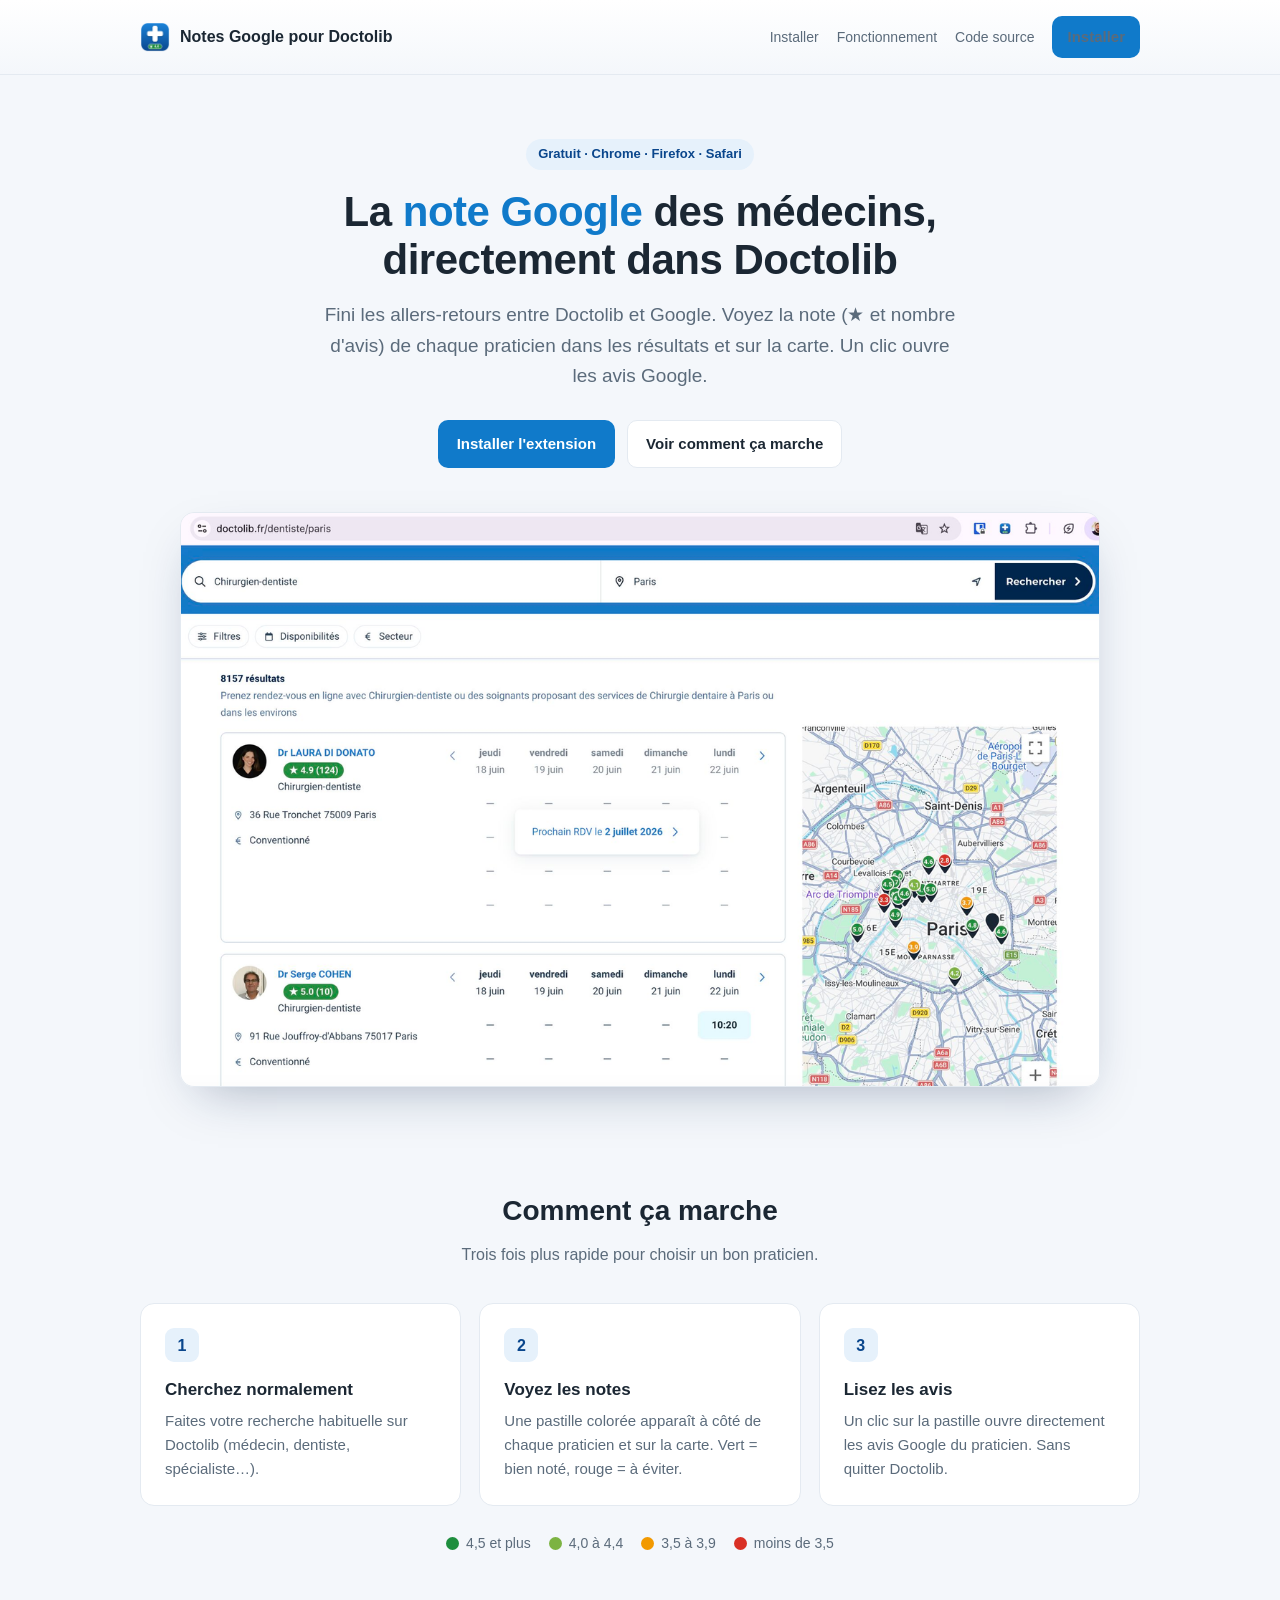
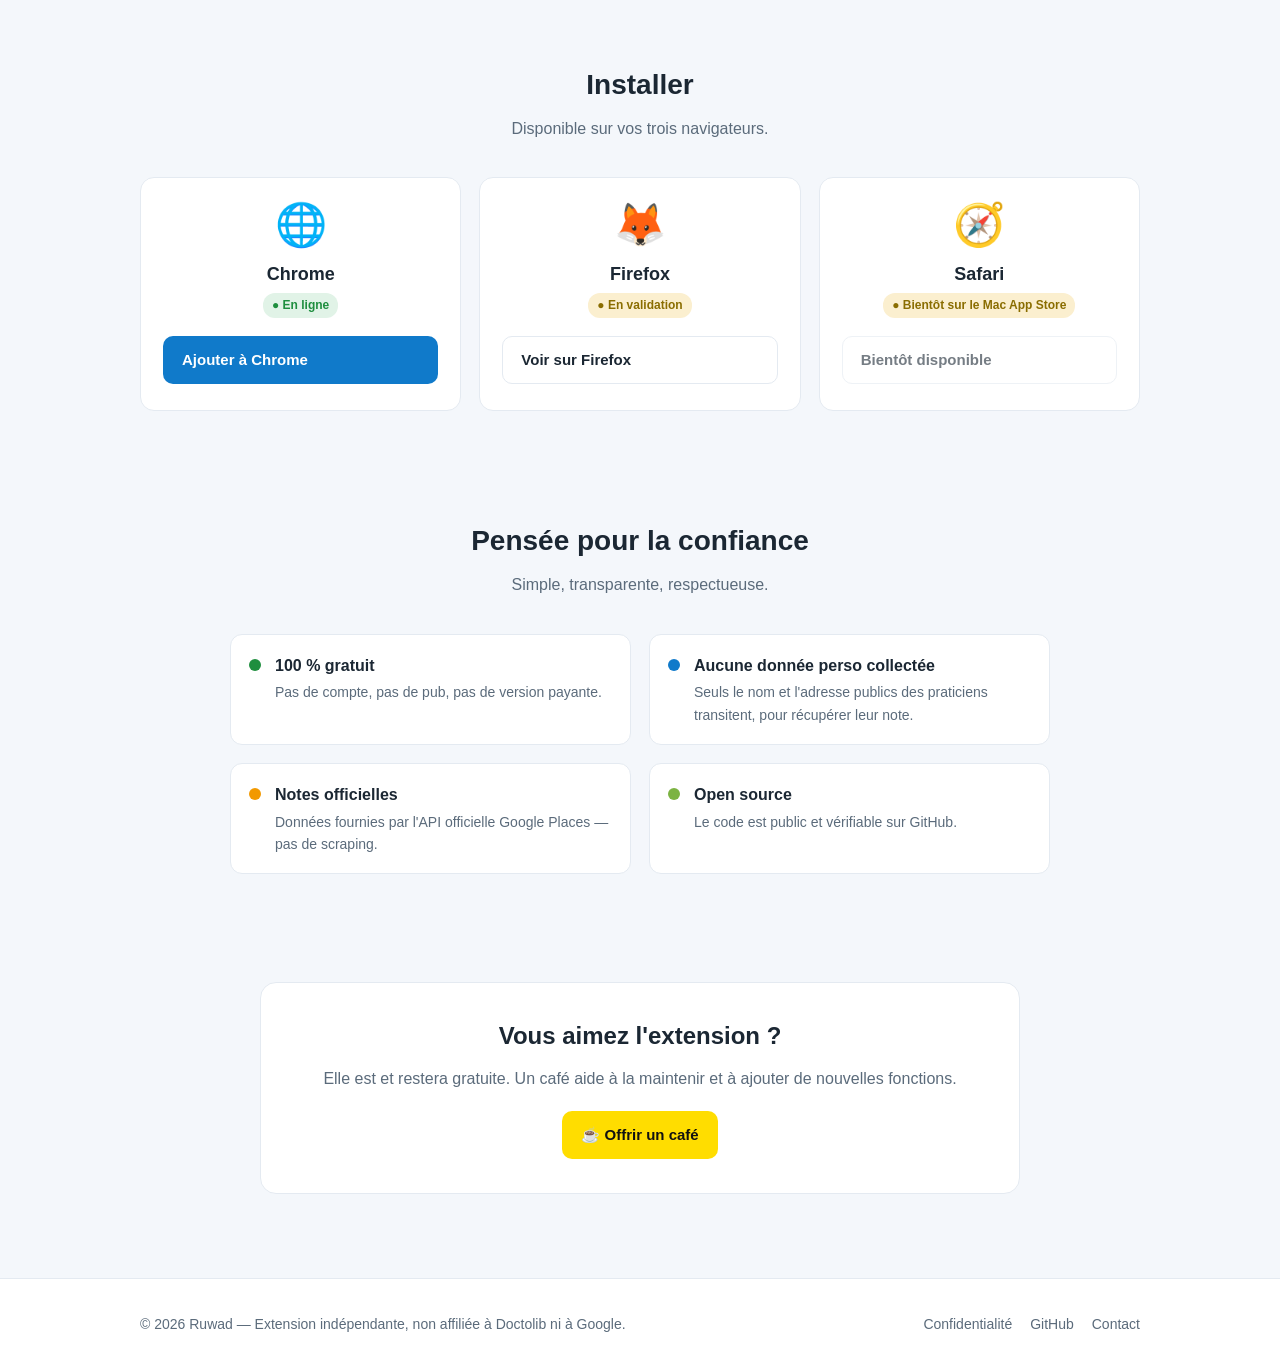
==== docs/index.html @ 37014f83 "Landing page (docs/) + domaine custom notes-google-pour-doctolib.com" ====
<!DOCTYPE html>
<html lang="fr">
<head>
<meta charset="UTF-8" />
<meta name="viewport" content="width=device-width, initial-scale=1" />
<title>Notes Google pour Doctolib — la note Google des médecins, directement dans Doctolib</title>
<meta name="description" content="Extension gratuite qui affiche la note Google des praticiens dans les résultats Doctolib, et sur la carte. Chrome, Firefox et Safari." />
<link rel="icon" href="icon.png" />
<meta property="og:title" content="Notes Google pour Doctolib" />
<meta property="og:description" content="La note Google des médecins, directement dans les résultats Doctolib. Gratuit." />
<meta property="og:image" content="screenshot.png" />
<meta property="og:type" content="website" />
<style>
  :root{
    --blue:#107ACA; --blue-d:#0A468C; --ink:#1B2733; --sub:#5B6B7B;
    --bg:#F4F7FB; --card:#fff; --line:#E4EAF1;
    --great:#1e8e3e; --ok:#f29900; --bad:#d93025;
  }
  *{box-sizing:border-box;margin:0;padding:0}
  body{font-family:-apple-system,"Segoe UI",Roboto,Helvetica,Arial,sans-serif;color:var(--ink);background:var(--bg);line-height:1.6;-webkit-font-smoothing:antialiased}
  a{color:var(--blue);text-decoration:none}
  .wrap{max-width:1040px;margin:0 auto;padding:0 20px}
  .btn{display:inline-flex;align-items:center;gap:8px;padding:11px 18px;border-radius:10px;font-weight:600;font-size:15px;border:1px solid transparent;cursor:pointer}
  .btn-primary{background:var(--blue);color:#fff}
  .btn-primary:hover{background:var(--blue-d)}
  .btn-ghost{background:#fff;color:var(--ink);border-color:var(--line)}
  .btn-ghost:hover{border-color:#c8d3e0}

  header{background:linear-gradient(180deg,#fff, var(--bg));border-bottom:1px solid var(--line)}
  .nav{display:flex;align-items:center;justify-content:space-between;padding:16px 20px;max-width:1040px;margin:0 auto}
  .brand{display:flex;align-items:center;gap:10px;font-weight:700}
  .brand img{width:30px;height:30px;border-radius:7px}
  .nav-links{display:flex;gap:18px;align-items:center;font-size:14px}
  .nav-links a{color:var(--sub)}

  .hero{text-align:center;padding:64px 0 40px}
  .pill{display:inline-block;background:#E6F1FB;color:var(--blue-d);font-size:13px;font-weight:600;padding:5px 12px;border-radius:20px;margin-bottom:18px}
  h1{font-size:42px;line-height:1.15;letter-spacing:-.5px;margin-bottom:16px}
  h1 .hl{color:var(--blue)}
  .lead{font-size:19px;color:var(--sub);max-width:640px;margin:0 auto 28px}
  .cta-row{display:flex;gap:12px;justify-content:center;flex-wrap:wrap}
  .shot{margin:44px auto 0;max-width:920px}
  .shot img{width:100%;border-radius:14px;border:1px solid var(--line);box-shadow:0 20px 50px -20px rgba(16,40,80,.35)}

  section{padding:54px 0}
  .sec-title{text-align:center;font-size:28px;margin-bottom:8px}
  .sec-sub{text-align:center;color:var(--sub);margin-bottom:36px}

  .steps{display:grid;grid-template-columns:repeat(3,1fr);gap:18px}
  .step{background:var(--card);border:1px solid var(--line);border-radius:14px;padding:24px}
  .step .n{width:34px;height:34px;border-radius:9px;background:#E6F1FB;color:var(--blue-d);font-weight:700;display:flex;align-items:center;justify-content:center;margin-bottom:14px}
  .step h3{font-size:17px;margin-bottom:6px}
  .step p{color:var(--sub);font-size:15px}

  .browsers{display:grid;grid-template-columns:repeat(3,1fr);gap:18px}
  .bcard{background:var(--card);border:1px solid var(--line);border-radius:14px;padding:26px 22px;text-align:center;display:flex;flex-direction:column;align-items:center}
  .bcard .logo{font-size:42px;line-height:1;margin-bottom:14px}
  .bcard h3{font-size:18px;margin-bottom:4px}
  .bcard .status{font-size:13px;color:var(--sub);margin-bottom:18px}
  .bcard .btn{width:100%}
  .badge-live{display:inline-block;font-size:12px;font-weight:600;color:var(--great);background:#E1F3E7;padding:3px 9px;border-radius:12px}
  .badge-soon{display:inline-block;font-size:12px;font-weight:600;color:#8a6d00;background:#FBEFCF;padding:3px 9px;border-radius:12px}

  .feats{display:grid;grid-template-columns:repeat(2,1fr);gap:18px;max-width:820px;margin:0 auto}
  .feat{display:flex;gap:14px;background:var(--card);border:1px solid var(--line);border-radius:12px;padding:18px}
  .feat .dot{flex:0 0 auto;width:12px;height:12px;border-radius:50%;margin-top:6px}
  .feat h3{font-size:16px;margin-bottom:3px}
  .feat p{color:var(--sub);font-size:14px}

  .legend{display:flex;gap:18px;justify-content:center;flex-wrap:wrap;margin-top:26px;font-size:14px;color:var(--sub)}
  .legend span{display:inline-flex;align-items:center;gap:7px}
  .sw{width:13px;height:13px;border-radius:50%}

  .privacy{background:#fff;border:1px solid var(--line);border-radius:16px;padding:34px;max-width:760px;margin:0 auto;text-align:center}
  .privacy h2{font-size:24px;margin-bottom:10px}
  .privacy p{color:var(--sub)}

  footer{border-top:1px solid var(--line);background:#fff;padding:34px 0;margin-top:30px}
  .foot{display:flex;justify-content:space-between;align-items:center;flex-wrap:wrap;gap:14px;color:var(--sub);font-size:14px}
  .foot a{color:var(--sub)}
  .foot-links{display:flex;gap:18px;flex-wrap:wrap}

  @media(max-width:760px){
    h1{font-size:32px}
    .steps,.browsers,.feats{grid-template-columns:1fr}
    .nav-links{display:none}
  }
</style>
</head>
<body>

<header>
  <div class="nav">
    <div class="brand"><img src="icon.png" alt="" /> Notes Google pour Doctolib</div>
    <nav class="nav-links">
      <a href="#installer">Installer</a>
      <a href="#fonctionnement">Fonctionnement</a>
      <a href="https://github.com/abonur/notes-google-doctolib" target="_blank" rel="noopener">Code source</a>
      <a class="btn btn-primary" href="#installer" style="padding:8px 14px">Installer</a>
    </nav>
  </div>
</header>

<div class="wrap">

  <section class="hero">
    <span class="pill">Gratuit · Chrome · Firefox · Safari</span>
    <h1>La <span class="hl">note Google</span> des médecins,<br />directement dans Doctolib</h1>
    <p class="lead">Fini les allers-retours entre Doctolib et Google. Voyez la note (★ et nombre d'avis) de chaque praticien dans les résultats et sur la carte. Un clic ouvre les avis Google.</p>
    <div class="cta-row">
      <a class="btn btn-primary" href="#installer">Installer l'extension</a>
      <a class="btn btn-ghost" href="#fonctionnement">Voir comment ça marche</a>
    </div>
    <div class="shot"><img src="screenshot.png" alt="Notes Google affichées dans les résultats Doctolib et sur la carte" /></div>
  </section>

  <section id="fonctionnement">
    <h2 class="sec-title">Comment ça marche</h2>
    <p class="sec-sub">Trois fois plus rapide pour choisir un bon praticien.</p>
    <div class="steps">
      <div class="step"><div class="n">1</div><h3>Cherchez normalement</h3><p>Faites votre recherche habituelle sur Doctolib (médecin, dentiste, spécialiste…).</p></div>
      <div class="step"><div class="n">2</div><h3>Voyez les notes</h3><p>Une pastille colorée apparaît à côté de chaque praticien et sur la carte. Vert = bien noté, rouge = à éviter.</p></div>
      <div class="step"><div class="n">3</div><h3>Lisez les avis</h3><p>Un clic sur la pastille ouvre directement les avis Google du praticien. Sans quitter Doctolib.</p></div>
    </div>
    <div class="legend">
      <span><i class="sw" style="background:var(--great)"></i> 4,5 et plus</span>
      <span><i class="sw" style="background:#7cb342"></i> 4,0 à 4,4</span>
      <span><i class="sw" style="background:var(--ok)"></i> 3,5 à 3,9</span>
      <span><i class="sw" style="background:var(--bad)"></i> moins de 3,5</span>
    </div>
  </section>

  <section id="installer">
    <h2 class="sec-title">Installer</h2>
    <p class="sec-sub">Disponible sur vos trois navigateurs.</p>
    <div class="browsers">
      <div class="bcard">
        <div class="logo">🌐</div>
        <h3>Chrome</h3>
        <div class="status"><span class="badge-live">● En ligne</span></div>
        <a class="btn btn-primary" href="https://chromewebstore.google.com/detail/notes-google-pour-doctoli/jlkaeaclbjgpgiggddiikhdinhaaojcl" target="_blank" rel="noopener">Ajouter à Chrome</a>
      </div>
      <div class="bcard">
        <div class="logo">🦊</div>
        <h3>Firefox</h3>
        <div class="status"><span class="badge-soon">● En validation</span></div>
        <a class="btn btn-ghost" href="https://addons.mozilla.org/fr/firefox/addon/notes-google-pour-doctolib/" target="_blank" rel="noopener">Voir sur Firefox</a>
      </div>
      <div class="bcard">
        <div class="logo">🧭</div>
        <h3>Safari</h3>
        <div class="status"><span class="badge-soon">● Bientôt sur le Mac App Store</span></div>
        <a class="btn btn-ghost" href="#" onclick="return false" style="opacity:.6;cursor:default">Bientôt disponible</a>
      </div>
    </div>
  </section>

  <section>
    <h2 class="sec-title">Pensée pour la confiance</h2>
    <p class="sec-sub">Simple, transparente, respectueuse.</p>
    <div class="feats">
      <div class="feat"><i class="dot" style="background:var(--great)"></i><div><h3>100 % gratuit</h3><p>Pas de compte, pas de pub, pas de version payante.</p></div></div>
      <div class="feat"><i class="dot" style="background:var(--blue)"></i><div><h3>Aucune donnée perso collectée</h3><p>Seuls le nom et l'adresse publics des praticiens transitent, pour récupérer leur note.</p></div></div>
      <div class="feat"><i class="dot" style="background:var(--ok)"></i><div><h3>Notes officielles</h3><p>Données fournies par l'API officielle Google Places — pas de scraping.</p></div></div>
      <div class="feat"><i class="dot" style="background:#7cb342"></i><div><h3>Open source</h3><p>Le code est public et vérifiable sur GitHub.</p></div></div>
    </div>
  </section>

  <section>
    <div class="privacy">
      <h2>Vous aimez l'extension ?</h2>
      <p style="margin-bottom:20px">Elle est et restera gratuite. Un café aide à la maintenir et à ajouter de nouvelles fonctions.</p>
      <a class="btn btn-primary" href="https://buymeacoffee.com/abonur" target="_blank" rel="noopener" style="background:#ffdd00;color:#111">☕ Offrir un café</a>
    </div>
  </section>

</div>

<footer>
  <div class="wrap foot">
    <div>© 2026 Ruwad — Extension indépendante, non affiliée à Doctolib ni à Google.</div>
    <div class="foot-links">
      <a href="privacy-policy.html">Confidentialité</a>
      <a href="https://github.com/abonur/notes-google-doctolib" target="_blank" rel="noopener">GitHub</a>
      <a href="mailto:abonur@ruwad.io">Contact</a>
    </div>
  </div>
</footer>

</body>
</html>
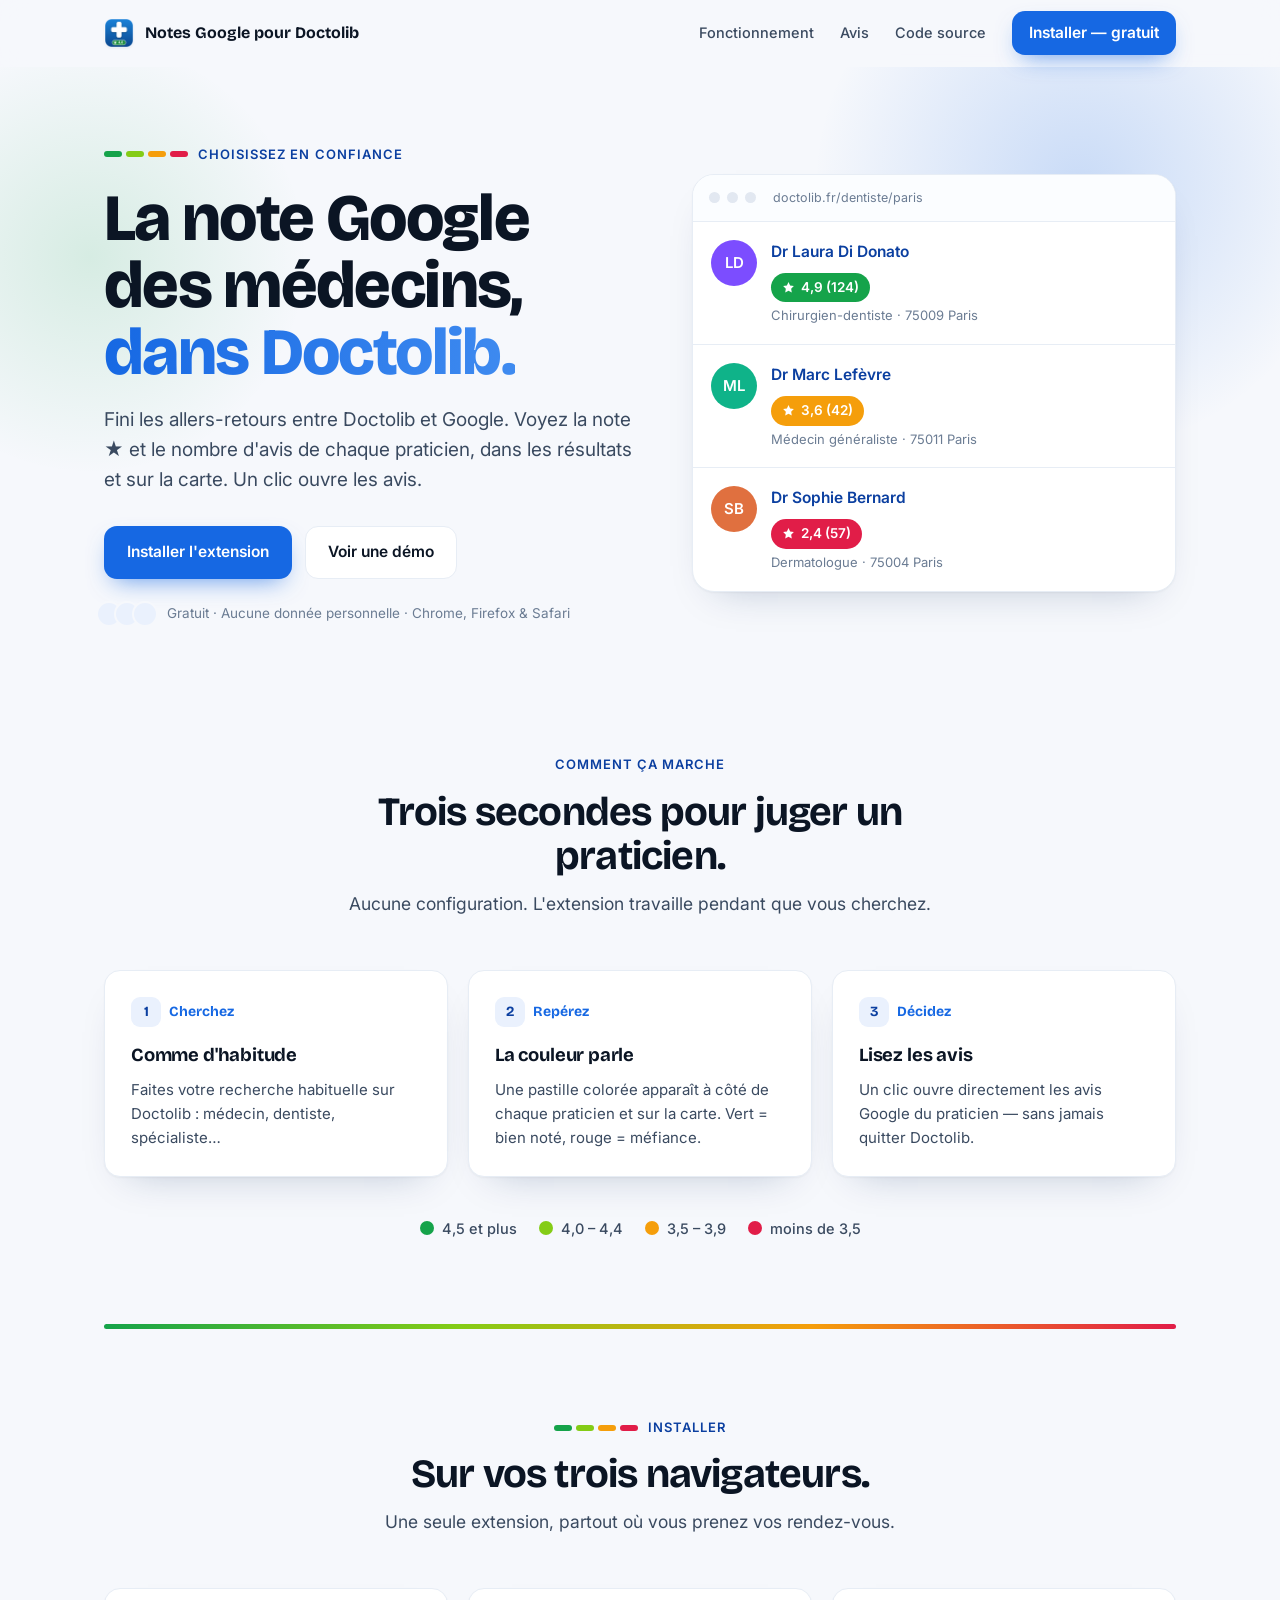
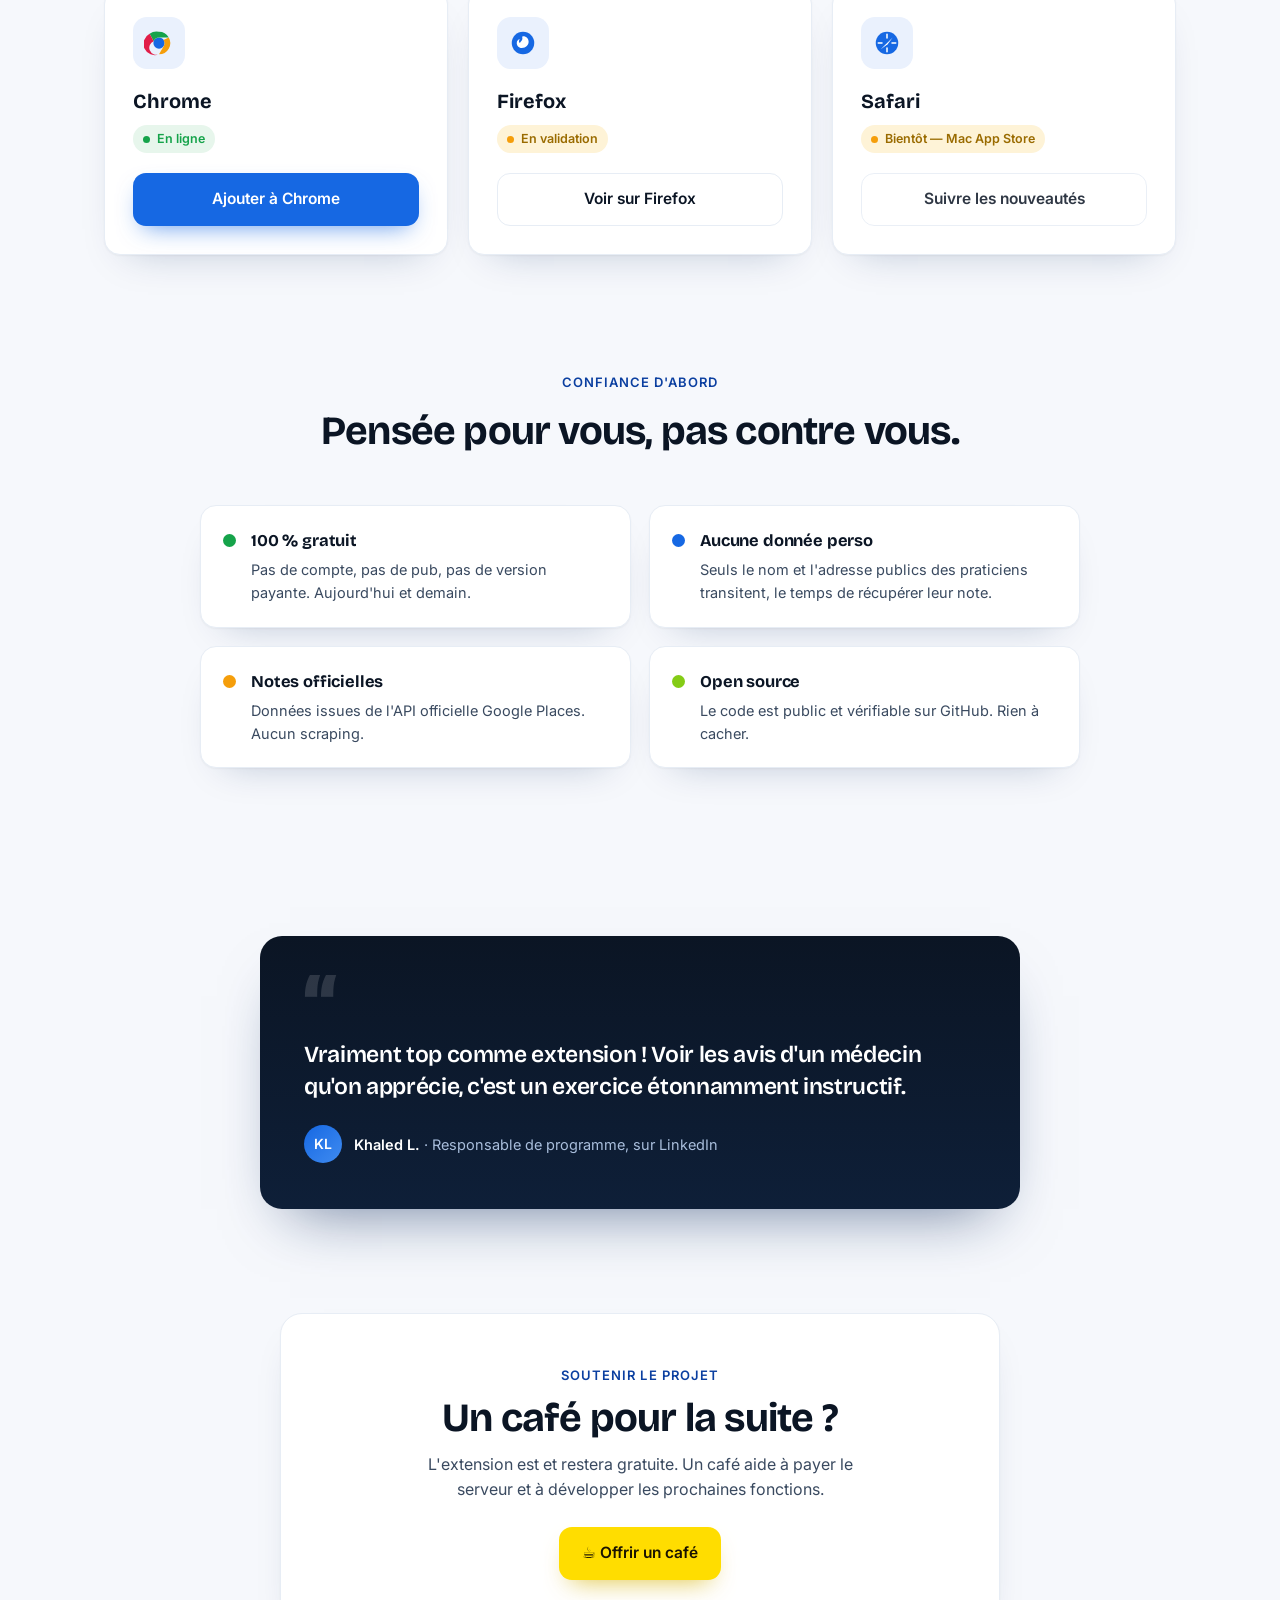
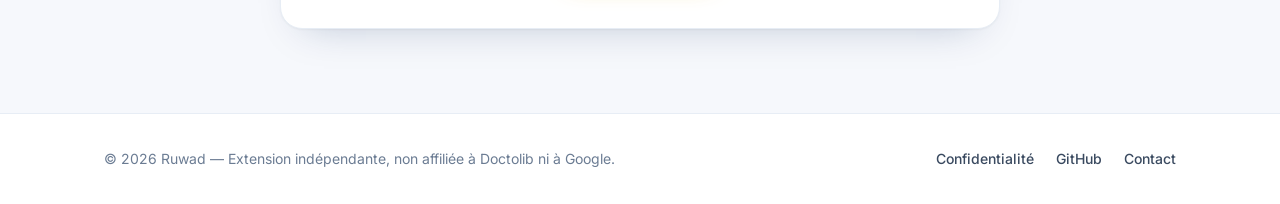
==== commit 87a75bca: "Refonte landing : design moderne (Bricolage Grotesque, palette signature notes, motion) + SEO comple" ====
--- a/docs/index.html
+++ b/docs/index.html
@@ -3,178 +3,336 @@
 <head>
 <meta charset="UTF-8" />
 <meta name="viewport" content="width=device-width, initial-scale=1" />
-<title>Notes Google pour Doctolib — la note Google des médecins, directement dans Doctolib</title>
-<meta name="description" content="Extension gratuite qui affiche la note Google des praticiens dans les résultats Doctolib, et sur la carte. Chrome, Firefox et Safari." />
+<title>Notes Google pour Doctolib — la note Google des médecins, dans Doctolib</title>
+<meta name="description" content="Extension gratuite qui affiche la note Google (★ et avis) de chaque praticien directement dans les résultats Doctolib et sur la carte. Chrome, Firefox, Safari." />
+<link rel="canonical" href="https://notes-google-pour-doctolib.com/" />
+<meta name="author" content="Ruwad" />
+<meta name="theme-color" content="#0B1524" />
 <link rel="icon" href="icon.png" />
+<link rel="apple-touch-icon" href="icon.png" />
+
+<meta property="og:type" content="website" />
+<meta property="og:url" content="https://notes-google-pour-doctolib.com/" />
 <meta property="og:title" content="Notes Google pour Doctolib" />
 <meta property="og:description" content="La note Google des médecins, directement dans les résultats Doctolib. Gratuit." />
-<meta property="og:image" content="screenshot.png" />
-<meta property="og:type" content="website" />
+<meta property="og:image" content="https://notes-google-pour-doctolib.com/og.png" />
+<meta property="og:image:width" content="1200" />
+<meta property="og:image:height" content="630" />
+<meta property="og:locale" content="fr_FR" />
+<meta name="twitter:card" content="summary_large_image" />
+<meta name="twitter:title" content="Notes Google pour Doctolib" />
+<meta name="twitter:description" content="Voyez la note Google de chaque médecin sans quitter Doctolib. Gratuit." />
+<meta name="twitter:image" content="https://notes-google-pour-doctolib.com/og.png" />
+
+<link rel="preconnect" href="https://fonts.googleapis.com" />
+<link rel="preconnect" href="https://fonts.gstatic.com" crossorigin />
+<link href="https://fonts.googleapis.com/css2?family=Bricolage+Grotesque:opsz,wght@12..96,600;12..96,700;12..96,800&family=Inter:wght@400;450;500;600&display=swap" rel="stylesheet" />
+
+<script type="application/ld+json">
+{
+  "@context":"https://schema.org",
+  "@type":"SoftwareApplication",
+  "name":"Notes Google pour Doctolib",
+  "operatingSystem":"Chrome, Firefox, Safari",
+  "applicationCategory":"BrowserApplication",
+  "description":"Affiche la note Google des praticiens directement dans les résultats de recherche Doctolib, et sur la carte.",
+  "url":"https://notes-google-pour-doctolib.com/",
+  "image":"https://notes-google-pour-doctolib.com/og.png",
+  "author":{"@type":"Organization","name":"Ruwad","url":"https://ruwad.io"},
+  "offers":{"@type":"Offer","price":"0","priceCurrency":"EUR"},
+  "inLanguage":"fr"
+}
+</script>
+
 <style>
   :root{
-    --blue:#107ACA; --blue-d:#0A468C; --ink:#1B2733; --sub:#5B6B7B;
-    --bg:#F4F7FB; --card:#fff; --line:#E4EAF1;
-    --great:#1e8e3e; --ok:#f29900; --bad:#d93025;
+    --ink:#0B1524; --ink-soft:#3A4A60; --muted:#6B7C93;
+    --canvas:#F6F8FC; --surface:#FFFFFF; --line:#E7EDF5;
+    --brand:#1668E3; --brand-ink:#0B3FA0; --brand-tint:#EAF1FD;
+    --great:#15A34A; --good:#84CC16; --ok:#F59E0B; --bad:#E11D48;
+    --r:16px; --r-lg:22px;
+    --shadow:0 1px 2px rgba(11,21,36,.04), 0 18px 40px -24px rgba(11,40,90,.28);
+    --maxw:1120px;
+    --disp:"Bricolage Grotesque",-apple-system,system-ui,sans-serif;
+    --body:"Inter",-apple-system,system-ui,sans-serif;
   }
   *{box-sizing:border-box;margin:0;padding:0}
-  body{font-family:-apple-system,"Segoe UI",Roboto,Helvetica,Arial,sans-serif;color:var(--ink);background:var(--bg);line-height:1.6;-webkit-font-smoothing:antialiased}
-  a{color:var(--blue);text-decoration:none}
-  .wrap{max-width:1040px;margin:0 auto;padding:0 20px}
-  .btn{display:inline-flex;align-items:center;gap:8px;padding:11px 18px;border-radius:10px;font-weight:600;font-size:15px;border:1px solid transparent;cursor:pointer}
-  .btn-primary{background:var(--blue);color:#fff}
-  .btn-primary:hover{background:var(--blue-d)}
+  html{scroll-behavior:smooth}
+  body{font-family:var(--body);color:var(--ink);background:var(--canvas);line-height:1.6;-webkit-font-smoothing:antialiased;text-rendering:optimizeLegibility}
+  a{color:inherit;text-decoration:none}
+  .wrap{max-width:var(--maxw);margin:0 auto;padding:0 24px}
+  .eyebrow{display:inline-flex;align-items:center;gap:10px;font-family:var(--body);font-weight:600;font-size:13px;letter-spacing:.08em;text-transform:uppercase;color:var(--brand-ink)}
+  .scale{display:inline-flex;gap:4px}
+  .scale i{width:18px;height:6px;border-radius:3px;display:block}
+  .scale .s1{background:var(--great)} .scale .s2{background:var(--good)} .scale .s3{background:var(--ok)} .scale .s4{background:var(--bad)}
+
+  .btn{display:inline-flex;align-items:center;gap:9px;font-family:var(--body);font-weight:600;font-size:15.5px;padding:13px 22px;border-radius:13px;border:1px solid transparent;cursor:pointer;transition:transform .15s ease, box-shadow .2s ease, background .2s ease}
+  .btn-primary{background:var(--brand);color:#fff;box-shadow:0 10px 24px -10px rgba(22,104,227,.7)}
+  .btn-primary:hover{background:var(--brand-ink);transform:translateY(-1px)}
   .btn-ghost{background:#fff;color:var(--ink);border-color:var(--line)}
-  .btn-ghost:hover{border-color:#c8d3e0}
-
-  header{background:linear-gradient(180deg,#fff, var(--bg));border-bottom:1px solid var(--line)}
-  .nav{display:flex;align-items:center;justify-content:space-between;padding:16px 20px;max-width:1040px;margin:0 auto}
-  .brand{display:flex;align-items:center;gap:10px;font-weight:700}
-  .brand img{width:30px;height:30px;border-radius:7px}
-  .nav-links{display:flex;gap:18px;align-items:center;font-size:14px}
-  .nav-links a{color:var(--sub)}
-
-  .hero{text-align:center;padding:64px 0 40px}
-  .pill{display:inline-block;background:#E6F1FB;color:var(--blue-d);font-size:13px;font-weight:600;padding:5px 12px;border-radius:20px;margin-bottom:18px}
-  h1{font-size:42px;line-height:1.15;letter-spacing:-.5px;margin-bottom:16px}
-  h1 .hl{color:var(--blue)}
-  .lead{font-size:19px;color:var(--sub);max-width:640px;margin:0 auto 28px}
-  .cta-row{display:flex;gap:12px;justify-content:center;flex-wrap:wrap}
-  .shot{margin:44px auto 0;max-width:920px}
-  .shot img{width:100%;border-radius:14px;border:1px solid var(--line);box-shadow:0 20px 50px -20px rgba(16,40,80,.35)}
-
-  section{padding:54px 0}
-  .sec-title{text-align:center;font-size:28px;margin-bottom:8px}
-  .sec-sub{text-align:center;color:var(--sub);margin-bottom:36px}
-
-  .steps{display:grid;grid-template-columns:repeat(3,1fr);gap:18px}
-  .step{background:var(--card);border:1px solid var(--line);border-radius:14px;padding:24px}
-  .step .n{width:34px;height:34px;border-radius:9px;background:#E6F1FB;color:var(--blue-d);font-weight:700;display:flex;align-items:center;justify-content:center;margin-bottom:14px}
-  .step h3{font-size:17px;margin-bottom:6px}
-  .step p{color:var(--sub);font-size:15px}
-
-  .browsers{display:grid;grid-template-columns:repeat(3,1fr);gap:18px}
-  .bcard{background:var(--card);border:1px solid var(--line);border-radius:14px;padding:26px 22px;text-align:center;display:flex;flex-direction:column;align-items:center}
-  .bcard .logo{font-size:42px;line-height:1;margin-bottom:14px}
-  .bcard h3{font-size:18px;margin-bottom:4px}
-  .bcard .status{font-size:13px;color:var(--sub);margin-bottom:18px}
-  .bcard .btn{width:100%}
-  .badge-live{display:inline-block;font-size:12px;font-weight:600;color:var(--great);background:#E1F3E7;padding:3px 9px;border-radius:12px}
-  .badge-soon{display:inline-block;font-size:12px;font-weight:600;color:#8a6d00;background:#FBEFCF;padding:3px 9px;border-radius:12px}
-
-  .feats{display:grid;grid-template-columns:repeat(2,1fr);gap:18px;max-width:820px;margin:0 auto}
-  .feat{display:flex;gap:14px;background:var(--card);border:1px solid var(--line);border-radius:12px;padding:18px}
-  .feat .dot{flex:0 0 auto;width:12px;height:12px;border-radius:50%;margin-top:6px}
-  .feat h3{font-size:16px;margin-bottom:3px}
-  .feat p{color:var(--sub);font-size:14px}
-
-  .legend{display:flex;gap:18px;justify-content:center;flex-wrap:wrap;margin-top:26px;font-size:14px;color:var(--sub)}
-  .legend span{display:inline-flex;align-items:center;gap:7px}
-  .sw{width:13px;height:13px;border-radius:50%}
-
-  .privacy{background:#fff;border:1px solid var(--line);border-radius:16px;padding:34px;max-width:760px;margin:0 auto;text-align:center}
-  .privacy h2{font-size:24px;margin-bottom:10px}
-  .privacy p{color:var(--sub)}
-
-  footer{border-top:1px solid var(--line);background:#fff;padding:34px 0;margin-top:30px}
-  .foot{display:flex;justify-content:space-between;align-items:center;flex-wrap:wrap;gap:14px;color:var(--sub);font-size:14px}
-  .foot a{color:var(--sub)}
-  .foot-links{display:flex;gap:18px;flex-wrap:wrap}
-
-  @media(max-width:760px){
-    h1{font-size:32px}
+  .btn-ghost:hover{border-color:#cdd9e8;transform:translateY(-1px)}
+
+  /* NAV */
+  .nav{position:sticky;top:0;z-index:50;backdrop-filter:saturate(140%) blur(12px);background:rgba(246,248,252,.78);border-bottom:1px solid transparent;transition:border-color .2s}
+  .nav.scrolled{border-color:var(--line)}
+  .nav-in{display:flex;align-items:center;justify-content:space-between;height:66px}
+  .logo{display:flex;align-items:center;gap:11px;font-family:var(--disp);font-weight:700;font-size:16px}
+  .logo img{width:30px;height:30px;border-radius:8px;box-shadow:var(--shadow)}
+  .nav-r{display:flex;align-items:center;gap:26px}
+  .nav-r a.lnk{font-size:14.5px;color:var(--ink-soft);font-weight:500}
+  .nav-r a.lnk:hover{color:var(--ink)}
+
+  /* HERO */
+  .hero{position:relative;overflow:hidden;padding:72px 0 40px}
+  .hero::before{content:"";position:absolute;top:-260px;right:-180px;width:760px;height:760px;border-radius:50%;
+    background:radial-gradient(closest-side, rgba(22,104,227,.20), rgba(22,104,227,0) 70%);z-index:0}
+  .hero::after{content:"";position:absolute;top:-120px;left:-220px;width:620px;height:620px;border-radius:50%;
+    background:radial-gradient(closest-side, rgba(21,163,74,.14), rgba(21,163,74,0) 70%);z-index:0}
+  .hero-in{position:relative;z-index:1;display:grid;grid-template-columns:1.05fr .95fr;gap:54px;align-items:center}
+  h1{font-family:var(--disp);font-weight:800;font-size:clamp(40px,5.4vw,66px);line-height:1.02;letter-spacing:-.025em;margin:20px 0 18px}
+  h1 .grad{background:linear-gradient(96deg,var(--brand),#3f8bf0);-webkit-background-clip:text;background-clip:text;color:transparent}
+  .lead{font-size:19px;color:var(--ink-soft);max-width:540px;margin-bottom:30px}
+  .hero-cta{display:flex;gap:13px;flex-wrap:wrap;align-items:center}
+  .hero-note{display:flex;align-items:center;gap:9px;margin-top:22px;font-size:13.5px;color:var(--muted)}
+  .avatars{display:flex}
+  .avatars span{width:26px;height:26px;border-radius:50%;border:2px solid var(--canvas);margin-left:-8px;background:var(--brand-tint)}
+
+  /* PRODUCT MOCK */
+  .mock{background:var(--surface);border:1px solid var(--line);border-radius:var(--r-lg);box-shadow:var(--shadow);overflow:hidden}
+  .mock-bar{display:flex;align-items:center;gap:7px;padding:13px 16px;border-bottom:1px solid var(--line);background:#fbfdff}
+  .mock-bar i{width:11px;height:11px;border-radius:50%;background:#e2e8f1}
+  .mock-bar .url{margin-left:10px;font-size:12.5px;color:var(--muted);font-family:var(--body)}
+  .row{display:flex;gap:14px;align-items:flex-start;padding:18px;border-bottom:1px solid var(--line)}
+  .row:last-child{border-bottom:0}
+  .av{width:46px;height:46px;border-radius:50%;flex:0 0 auto;display:flex;align-items:center;justify-content:center;color:#fff;font-weight:600;font-size:15px}
+  .row .nm{font-weight:600;color:var(--brand-ink);font-size:15.5px}
+  .row .meta{font-size:13px;color:var(--muted);margin-top:3px}
+  .pill{display:inline-flex;align-items:center;gap:6px;margin-top:8px;padding:4px 11px;border-radius:20px;color:#fff;font-weight:600;font-size:13.5px}
+  .pill svg{width:13px;height:13px}
+  .pill.live{animation:pulse 4.8s infinite}
+  @keyframes pulse{0%,100%{box-shadow:0 0 0 0 rgba(21,163,74,.0)}50%{box-shadow:0 0 0 6px rgba(21,163,74,.10)}}
+
+  /* SECTIONS */
+  .sec{padding:84px 0;position:relative}
+  .divider{height:5px;border-radius:3px;background:linear-gradient(90deg,var(--great),var(--good) 33%,var(--ok) 66%,var(--bad));opacity:.9}
+  .center{text-align:center;max-width:660px;margin:0 auto 52px}
+  h2{font-family:var(--disp);font-weight:700;font-size:clamp(28px,3.6vw,40px);line-height:1.1;letter-spacing:-.02em;margin:14px 0 12px}
+  .center p{color:var(--ink-soft);font-size:17.5px}
+
+  .steps{display:grid;grid-template-columns:repeat(3,1fr);gap:20px;counter-reset:s}
+  .card{background:var(--surface);border:1px solid var(--line);border-radius:var(--r);padding:26px;box-shadow:var(--shadow)}
+  .step{position:relative}
+  .step .k{font-family:var(--disp);font-weight:700;font-size:14px;color:var(--brand);display:flex;align-items:center;gap:8px;margin-bottom:14px}
+  .step .k b{width:30px;height:30px;border-radius:9px;background:var(--brand-tint);color:var(--brand-ink);display:flex;align-items:center;justify-content:center;font-size:14px}
+  .step h3{font-family:var(--disp);font-weight:700;font-size:18.5px;margin-bottom:7px;letter-spacing:-.01em}
+  .step p{color:var(--ink-soft);font-size:15px}
+
+  .legend{display:flex;gap:22px;justify-content:center;flex-wrap:wrap;margin-top:40px;font-size:14.5px;color:var(--ink-soft)}
+  .legend span{display:inline-flex;align-items:center;gap:8px;font-weight:500}
+  .legend i{width:14px;height:14px;border-radius:50%}
+
+  .browsers{display:grid;grid-template-columns:repeat(3,1fr);gap:20px}
+  .bcard{display:flex;flex-direction:column;align-items:flex-start;background:var(--surface);border:1px solid var(--line);border-radius:var(--r);padding:28px;box-shadow:var(--shadow);transition:transform .18s ease, box-shadow .25s ease}
+  .bcard:hover{transform:translateY(-3px);box-shadow:0 1px 2px rgba(11,21,36,.04), 0 28px 50px -26px rgba(11,40,90,.4)}
+  .bicon{width:52px;height:52px;border-radius:14px;display:flex;align-items:center;justify-content:center;margin-bottom:16px;background:var(--brand-tint)}
+  .bicon svg{width:30px;height:30px}
+  .bcard h3{font-family:var(--disp);font-weight:700;font-size:20px}
+  .tag{display:inline-flex;align-items:center;gap:7px;font-size:12.5px;font-weight:600;padding:4px 10px;border-radius:20px;margin:8px 0 20px}
+  .tag i{width:7px;height:7px;border-radius:50%}
+  .tag.on{background:#E7F6EC;color:var(--great)} .tag.on i{background:var(--great)}
+  .tag.soon{background:#FEF3D7;color:#9A6B00} .tag.soon i{background:var(--ok)}
+  .bcard .btn{width:100%;justify-content:center;margin-top:auto}
+
+  .feats{display:grid;grid-template-columns:repeat(2,1fr);gap:18px;max-width:880px;margin:0 auto}
+  .feat{display:flex;gap:15px;background:var(--surface);border:1px solid var(--line);border-radius:var(--r);padding:22px;box-shadow:var(--shadow)}
+  .feat .dot{flex:0 0 auto;width:13px;height:13px;border-radius:50%;margin-top:6px}
+  .feat h3{font-family:var(--disp);font-weight:700;font-size:16.5px;margin-bottom:4px;letter-spacing:-.01em}
+  .feat p{color:var(--ink-soft);font-size:14.5px}
+
+  /* TESTIMONIAL */
+  .quote{max-width:760px;margin:0 auto;background:linear-gradient(180deg,#0B1524,#0E1F38);color:#fff;border-radius:var(--r-lg);padding:46px 44px;box-shadow:0 30px 60px -30px rgba(11,40,90,.6);position:relative;overflow:hidden}
+  .quote .mark{font-family:var(--disp);font-weight:800;font-size:84px;line-height:.6;color:rgba(255,255,255,.14)}
+  .quote blockquote{font-family:var(--disp);font-weight:600;font-size:23px;line-height:1.4;letter-spacing:-.015em;margin:6px 0 22px}
+  .quote .who{display:flex;align-items:center;gap:12px;color:#A9BEDC;font-size:14.5px}
+  .quote .who b{color:#fff;font-weight:600}
+  .quote .who .qa{width:38px;height:38px;border-radius:50%;background:linear-gradient(135deg,var(--brand),#3f8bf0);display:flex;align-items:center;justify-content:center;font-weight:600;color:#fff;font-size:14px}
+
+  /* COFFEE */
+  .coffee{text-align:center;background:var(--surface);border:1px solid var(--line);border-radius:var(--r-lg);padding:48px 30px;max-width:720px;margin:0 auto;box-shadow:var(--shadow)}
+  .coffee h2{margin-top:8px}
+  .coffee p{color:var(--ink-soft);max-width:480px;margin:0 auto 24px}
+  .btn-coffee{background:#FFDD00;color:#1a1300;box-shadow:0 12px 26px -12px rgba(214,178,0,.8)}
+  .btn-coffee:hover{filter:brightness(.97);transform:translateY(-1px)}
+
+  footer{border-top:1px solid var(--line);background:var(--surface);padding:34px 0}
+  .foot{display:flex;justify-content:space-between;align-items:center;flex-wrap:wrap;gap:16px;color:var(--muted);font-size:14px}
+  .foot a{color:var(--ink-soft);font-weight:500}
+  .foot a:hover{color:var(--brand)}
+  .foot-links{display:flex;gap:22px;flex-wrap:wrap}
+
+  /* reveal */
+  .rv{opacity:0;transform:translateY(18px);transition:opacity .6s cubic-bezier(.22,.61,.36,1), transform .6s cubic-bezier(.22,.61,.36,1)}
+  .rv.in{opacity:1;transform:none}
+
+  @media(max-width:860px){
+    .hero-in{grid-template-columns:1fr;gap:36px}
     .steps,.browsers,.feats{grid-template-columns:1fr}
-    .nav-links{display:none}
+    .nav-r .lnk{display:none}
+    .sec{padding:64px 0}
   }
+  @media(prefers-reduced-motion:reduce){*{animation:none!important;transition:none!important}.rv{opacity:1;transform:none}}
 </style>
 </head>
 <body>
 
-<header>
-  <div class="nav">
-    <div class="brand"><img src="icon.png" alt="" /> Notes Google pour Doctolib</div>
-    <nav class="nav-links">
-      <a href="#installer">Installer</a>
-      <a href="#fonctionnement">Fonctionnement</a>
-      <a href="https://github.com/abonur/notes-google-doctolib" target="_blank" rel="noopener">Code source</a>
-      <a class="btn btn-primary" href="#installer" style="padding:8px 14px">Installer</a>
-    </nav>
+<nav class="nav" id="nav">
+  <div class="wrap nav-in">
+    <a class="logo" href="/"><img src="icon.png" alt="Logo Notes Google pour Doctolib" /> Notes Google pour Doctolib</a>
+    <div class="nav-r">
+      <a class="lnk" href="#fonctionnement">Fonctionnement</a>
+      <a class="lnk" href="#avis">Avis</a>
+      <a class="lnk" href="https://github.com/abonur/notes-google-doctolib" target="_blank" rel="noopener">Code source</a>
+      <a class="btn btn-primary" href="#installer" style="padding:9px 16px">Installer — gratuit</a>
+    </div>
+  </div>
+</nav>
+
+<main>
+<header class="hero">
+  <div class="wrap hero-in">
+    <div>
+      <span class="eyebrow"><span class="scale"><i class="s1"></i><i class="s2"></i><i class="s3"></i><i class="s4"></i></span> Choisissez en confiance</span>
+      <h1>La note Google des médecins, <span class="grad">dans Doctolib.</span></h1>
+      <p class="lead">Fini les allers-retours entre Doctolib et Google. Voyez la note ★ et le nombre d'avis de chaque praticien, dans les résultats et sur la carte. Un clic ouvre les avis.</p>
+      <div class="hero-cta">
+        <a class="btn btn-primary" href="#installer">Installer l'extension</a>
+        <a class="btn btn-ghost" href="#fonctionnement">Voir une démo</a>
+      </div>
+      <div class="hero-note">
+        <span class="avatars"><span></span><span></span><span></span></span>
+        Gratuit · Aucune donnée personnelle · Chrome, Firefox &amp; Safari
+      </div>
+    </div>
+
+    <div class="mock rv">
+      <div class="mock-bar"><i></i><i></i><i></i><span class="url">doctolib.fr/dentiste/paris</span></div>
+      <div class="row">
+        <div class="av" style="background:#7c4dff">LD</div>
+        <div>
+          <div class="nm">Dr Laura Di Donato</div>
+          <span class="pill live" id="livePill" style="background:var(--great)"><svg viewBox="0 0 24 24" fill="#fff"><path d="M12 2l3 6.3 6.9 1-5 4.9 1.2 6.8L12 17.8 5.9 21l1.2-6.8-5-4.9 6.9-1z"/></svg><span id="livePillTxt">4,9 (124)</span></span>
+          <div class="meta">Chirurgien-dentiste · 75009 Paris</div>
+        </div>
+      </div>
+      <div class="row">
+        <div class="av" style="background:#0fb389">ML</div>
+        <div>
+          <div class="nm">Dr Marc Lefèvre</div>
+          <span class="pill" style="background:var(--ok)"><svg viewBox="0 0 24 24" fill="#fff"><path d="M12 2l3 6.3 6.9 1-5 4.9 1.2 6.8L12 17.8 5.9 21l1.2-6.8-5-4.9 6.9-1z"/></svg>3,6 (42)</span>
+          <div class="meta">Médecin généraliste · 75011 Paris</div>
+        </div>
+      </div>
+      <div class="row">
+        <div class="av" style="background:#e0703f">SB</div>
+        <div>
+          <div class="nm">Dr Sophie Bernard</div>
+          <span class="pill" style="background:var(--bad)"><svg viewBox="0 0 24 24" fill="#fff"><path d="M12 2l3 6.3 6.9 1-5 4.9 1.2 6.8L12 17.8 5.9 21l1.2-6.8-5-4.9 6.9-1z"/></svg>2,4 (57)</span>
+          <div class="meta">Dermatologue · 75004 Paris</div>
+        </div>
+      </div>
+    </div>
   </div>
 </header>
 
-<div class="wrap">
-
-  <section class="hero">
-    <span class="pill">Gratuit · Chrome · Firefox · Safari</span>
-    <h1>La <span class="hl">note Google</span> des médecins,<br />directement dans Doctolib</h1>
-    <p class="lead">Fini les allers-retours entre Doctolib et Google. Voyez la note (★ et nombre d'avis) de chaque praticien dans les résultats et sur la carte. Un clic ouvre les avis Google.</p>
-    <div class="cta-row">
-      <a class="btn btn-primary" href="#installer">Installer l'extension</a>
-      <a class="btn btn-ghost" href="#fonctionnement">Voir comment ça marche</a>
-    </div>
-    <div class="shot"><img src="screenshot.png" alt="Notes Google affichées dans les résultats Doctolib et sur la carte" /></div>
-  </section>
-
-  <section id="fonctionnement">
-    <h2 class="sec-title">Comment ça marche</h2>
-    <p class="sec-sub">Trois fois plus rapide pour choisir un bon praticien.</p>
+<section class="sec" id="fonctionnement">
+  <div class="wrap">
+    <div class="center rv">
+      <span class="eyebrow">Comment ça marche</span>
+      <h2>Trois secondes pour juger un praticien.</h2>
+      <p>Aucune configuration. L'extension travaille pendant que vous cherchez.</p>
+    </div>
     <div class="steps">
-      <div class="step"><div class="n">1</div><h3>Cherchez normalement</h3><p>Faites votre recherche habituelle sur Doctolib (médecin, dentiste, spécialiste…).</p></div>
-      <div class="step"><div class="n">2</div><h3>Voyez les notes</h3><p>Une pastille colorée apparaît à côté de chaque praticien et sur la carte. Vert = bien noté, rouge = à éviter.</p></div>
-      <div class="step"><div class="n">3</div><h3>Lisez les avis</h3><p>Un clic sur la pastille ouvre directement les avis Google du praticien. Sans quitter Doctolib.</p></div>
-    </div>
-    <div class="legend">
-      <span><i class="sw" style="background:var(--great)"></i> 4,5 et plus</span>
-      <span><i class="sw" style="background:#7cb342"></i> 4,0 à 4,4</span>
-      <span><i class="sw" style="background:var(--ok)"></i> 3,5 à 3,9</span>
-      <span><i class="sw" style="background:var(--bad)"></i> moins de 3,5</span>
-    </div>
-  </section>
-
-  <section id="installer">
-    <h2 class="sec-title">Installer</h2>
-    <p class="sec-sub">Disponible sur vos trois navigateurs.</p>
+      <div class="card step rv"><div class="k"><b>1</b> Cherchez</div><h3>Comme d'habitude</h3><p>Faites votre recherche habituelle sur Doctolib : médecin, dentiste, spécialiste…</p></div>
+      <div class="card step rv"><div class="k"><b>2</b> Repérez</div><h3>La couleur parle</h3><p>Une pastille colorée apparaît à côté de chaque praticien et sur la carte. Vert = bien noté, rouge = méfiance.</p></div>
+      <div class="card step rv"><div class="k"><b>3</b> Décidez</div><h3>Lisez les avis</h3><p>Un clic ouvre directement les avis Google du praticien — sans jamais quitter Doctolib.</p></div>
+    </div>
+    <div class="legend rv">
+      <span><i style="background:var(--great)"></i> 4,5 et plus</span>
+      <span><i style="background:var(--good)"></i> 4,0 – 4,4</span>
+      <span><i style="background:var(--ok)"></i> 3,5 – 3,9</span>
+      <span><i style="background:var(--bad)"></i> moins de 3,5</span>
+    </div>
+  </div>
+</section>
+
+<div class="wrap"><div class="divider rv"></div></div>
+
+<section class="sec" id="installer">
+  <div class="wrap">
+    <div class="center rv">
+      <span class="eyebrow"><span class="scale"><i class="s1"></i><i class="s2"></i><i class="s3"></i><i class="s4"></i></span> Installer</span>
+      <h2>Sur vos trois navigateurs.</h2>
+      <p>Une seule extension, partout où vous prenez vos rendez-vous.</p>
+    </div>
     <div class="browsers">
-      <div class="bcard">
-        <div class="logo">🌐</div>
+      <div class="bcard rv">
+        <div class="bicon"><svg viewBox="0 0 48 48"><circle cx="24" cy="24" r="9" fill="#1668E3"/><path d="M24 6a18 18 0 0 1 15.6 9H24a9 9 0 0 0-8.5 6.1L9 9.3A18 18 0 0 1 24 6z" fill="#15A34A"/><path d="M39.6 15A18 18 0 0 1 24 42l7.5-13a9 9 0 0 0-.4-9.9z" fill="#F59E0B"/><path d="M9 9.3 15.5 21A9 9 0 0 0 24 42 18 18 0 0 1 9 9.3z" fill="#E11D48"/></svg></div>
         <h3>Chrome</h3>
-        <div class="status"><span class="badge-live">● En ligne</span></div>
+        <span class="tag on"><i></i> En ligne</span>
         <a class="btn btn-primary" href="https://chromewebstore.google.com/detail/notes-google-pour-doctoli/jlkaeaclbjgpgiggddiikhdinhaaojcl" target="_blank" rel="noopener">Ajouter à Chrome</a>
       </div>
-      <div class="bcard">
-        <div class="logo">🦊</div>
+      <div class="bcard rv">
+        <div class="bicon"><svg viewBox="0 0 48 48"><circle cx="24" cy="24" r="18" fill="#1668E3"/><path d="M24 13c6 0 9 4 9 9s-4 10-11 10c-5 0-8-4-8-8 0-3 2-6 5-6-2 2-2 5 0 6 1-3 4-4 4-7 0-2-1-4 1-4z" fill="#fff"/></svg></div>
         <h3>Firefox</h3>
-        <div class="status"><span class="badge-soon">● En validation</span></div>
+        <span class="tag soon"><i></i> En validation</span>
         <a class="btn btn-ghost" href="https://addons.mozilla.org/fr/firefox/addon/notes-google-pour-doctolib/" target="_blank" rel="noopener">Voir sur Firefox</a>
       </div>
-      <div class="bcard">
-        <div class="logo">🧭</div>
+      <div class="bcard rv">
+        <div class="bicon"><svg viewBox="0 0 48 48"><circle cx="24" cy="24" r="18" fill="#1668E3"/><path d="M24 10v6M24 32v6M10 24h6M32 24h6" stroke="#fff" stroke-width="2.4" stroke-linecap="round"/><path d="M27 21l6-6-8 11-11 8 6-6z" fill="#fff"/></svg></div>
         <h3>Safari</h3>
-        <div class="status"><span class="badge-soon">● Bientôt sur le Mac App Store</span></div>
-        <a class="btn btn-ghost" href="#" onclick="return false" style="opacity:.6;cursor:default">Bientôt disponible</a>
-      </div>
-    </div>
-  </section>
-
-  <section>
-    <h2 class="sec-title">Pensée pour la confiance</h2>
-    <p class="sec-sub">Simple, transparente, respectueuse.</p>
+        <span class="tag soon"><i></i> Bientôt — Mac App Store</span>
+        <a class="btn btn-ghost" href="https://github.com/abonur/notes-google-doctolib" target="_blank" rel="noopener" style="opacity:.85">Suivre les nouveautés</a>
+      </div>
+    </div>
+  </div>
+</section>
+
+<section class="sec" style="padding-top:30px">
+  <div class="wrap">
+    <div class="center rv">
+      <span class="eyebrow">Confiance d'abord</span>
+      <h2>Pensée pour vous, pas contre vous.</h2>
+    </div>
     <div class="feats">
-      <div class="feat"><i class="dot" style="background:var(--great)"></i><div><h3>100 % gratuit</h3><p>Pas de compte, pas de pub, pas de version payante.</p></div></div>
-      <div class="feat"><i class="dot" style="background:var(--blue)"></i><div><h3>Aucune donnée perso collectée</h3><p>Seuls le nom et l'adresse publics des praticiens transitent, pour récupérer leur note.</p></div></div>
-      <div class="feat"><i class="dot" style="background:var(--ok)"></i><div><h3>Notes officielles</h3><p>Données fournies par l'API officielle Google Places — pas de scraping.</p></div></div>
-      <div class="feat"><i class="dot" style="background:#7cb342"></i><div><h3>Open source</h3><p>Le code est public et vérifiable sur GitHub.</p></div></div>
-    </div>
-  </section>
-
-  <section>
-    <div class="privacy">
-      <h2>Vous aimez l'extension ?</h2>
-      <p style="margin-bottom:20px">Elle est et restera gratuite. Un café aide à la maintenir et à ajouter de nouvelles fonctions.</p>
-      <a class="btn btn-primary" href="https://buymeacoffee.com/abonur" target="_blank" rel="noopener" style="background:#ffdd00;color:#111">☕ Offrir un café</a>
-    </div>
-  </section>
-
-</div>
+      <div class="feat rv"><i class="dot" style="background:var(--great)"></i><div><h3>100 % gratuit</h3><p>Pas de compte, pas de pub, pas de version payante. Aujourd'hui et demain.</p></div></div>
+      <div class="feat rv"><i class="dot" style="background:var(--brand)"></i><div><h3>Aucune donnée perso</h3><p>Seuls le nom et l'adresse publics des praticiens transitent, le temps de récupérer leur note.</p></div></div>
+      <div class="feat rv"><i class="dot" style="background:var(--ok)"></i><div><h3>Notes officielles</h3><p>Données issues de l'API officielle Google Places. Aucun scraping.</p></div></div>
+      <div class="feat rv"><i class="dot" style="background:var(--good)"></i><div><h3>Open source</h3><p>Le code est public et vérifiable sur GitHub. Rien à cacher.</p></div></div>
+    </div>
+  </div>
+</section>
+
+<section class="sec" id="avis">
+  <div class="wrap">
+    <div class="quote rv">
+      <div class="mark">&ldquo;</div>
+      <blockquote>Vraiment top comme extension ! Voir les avis d'un médecin qu'on apprécie, c'est un exercice étonnamment instructif.</blockquote>
+      <div class="who"><span class="qa">KL</span> <div><b>Khaled L.</b> · Responsable de programme, sur LinkedIn</div></div>
+    </div>
+  </div>
+</section>
+
+<section class="sec" style="padding-top:20px">
+  <div class="wrap">
+    <div class="coffee rv">
+      <span class="eyebrow">Soutenir le projet</span>
+      <h2>Un café pour la suite ?</h2>
+      <p>L'extension est et restera gratuite. Un café aide à payer le serveur et à développer les prochaines fonctions.</p>
+      <a class="btn btn-coffee" href="https://buymeacoffee.com/abonur" target="_blank" rel="noopener">☕ Offrir un café</a>
+    </div>
+  </div>
+</section>
+</main>
 
 <footer>
   <div class="wrap foot">
@@ -187,5 +345,20 @@
   </div>
 </footer>
 
+<script>
+  const nav=document.getElementById('nav');
+  addEventListener('scroll',()=>nav.classList.toggle('scrolled',scrollY>8),{passive:true});
+
+  const io=new IntersectionObserver((es)=>es.forEach(e=>{if(e.isIntersecting){e.target.classList.add('in');io.unobserve(e.target)}}),{threshold:.14});
+  document.querySelectorAll('.rv').forEach(el=>io.observe(el));
+
+  // Signature : la pastille du hero parcourt l'échelle de confiance
+  const pill=document.getElementById('livePill'), txt=document.getElementById('livePillTxt');
+  const cy=[['#15A34A','4,9 (124)'],['#84CC16','4,2 (88)'],['#F59E0B','3,6 (42)'],['#E11D48','2,4 (57)']];
+  let k=0;
+  if(!matchMedia('(prefers-reduced-motion:reduce)').matches){
+    setInterval(()=>{k=(k+1)%cy.length;pill.style.background=cy[k][0];txt.textContent=cy[k][1];},2600);
+  }
+</script>
 </body>
 </html>
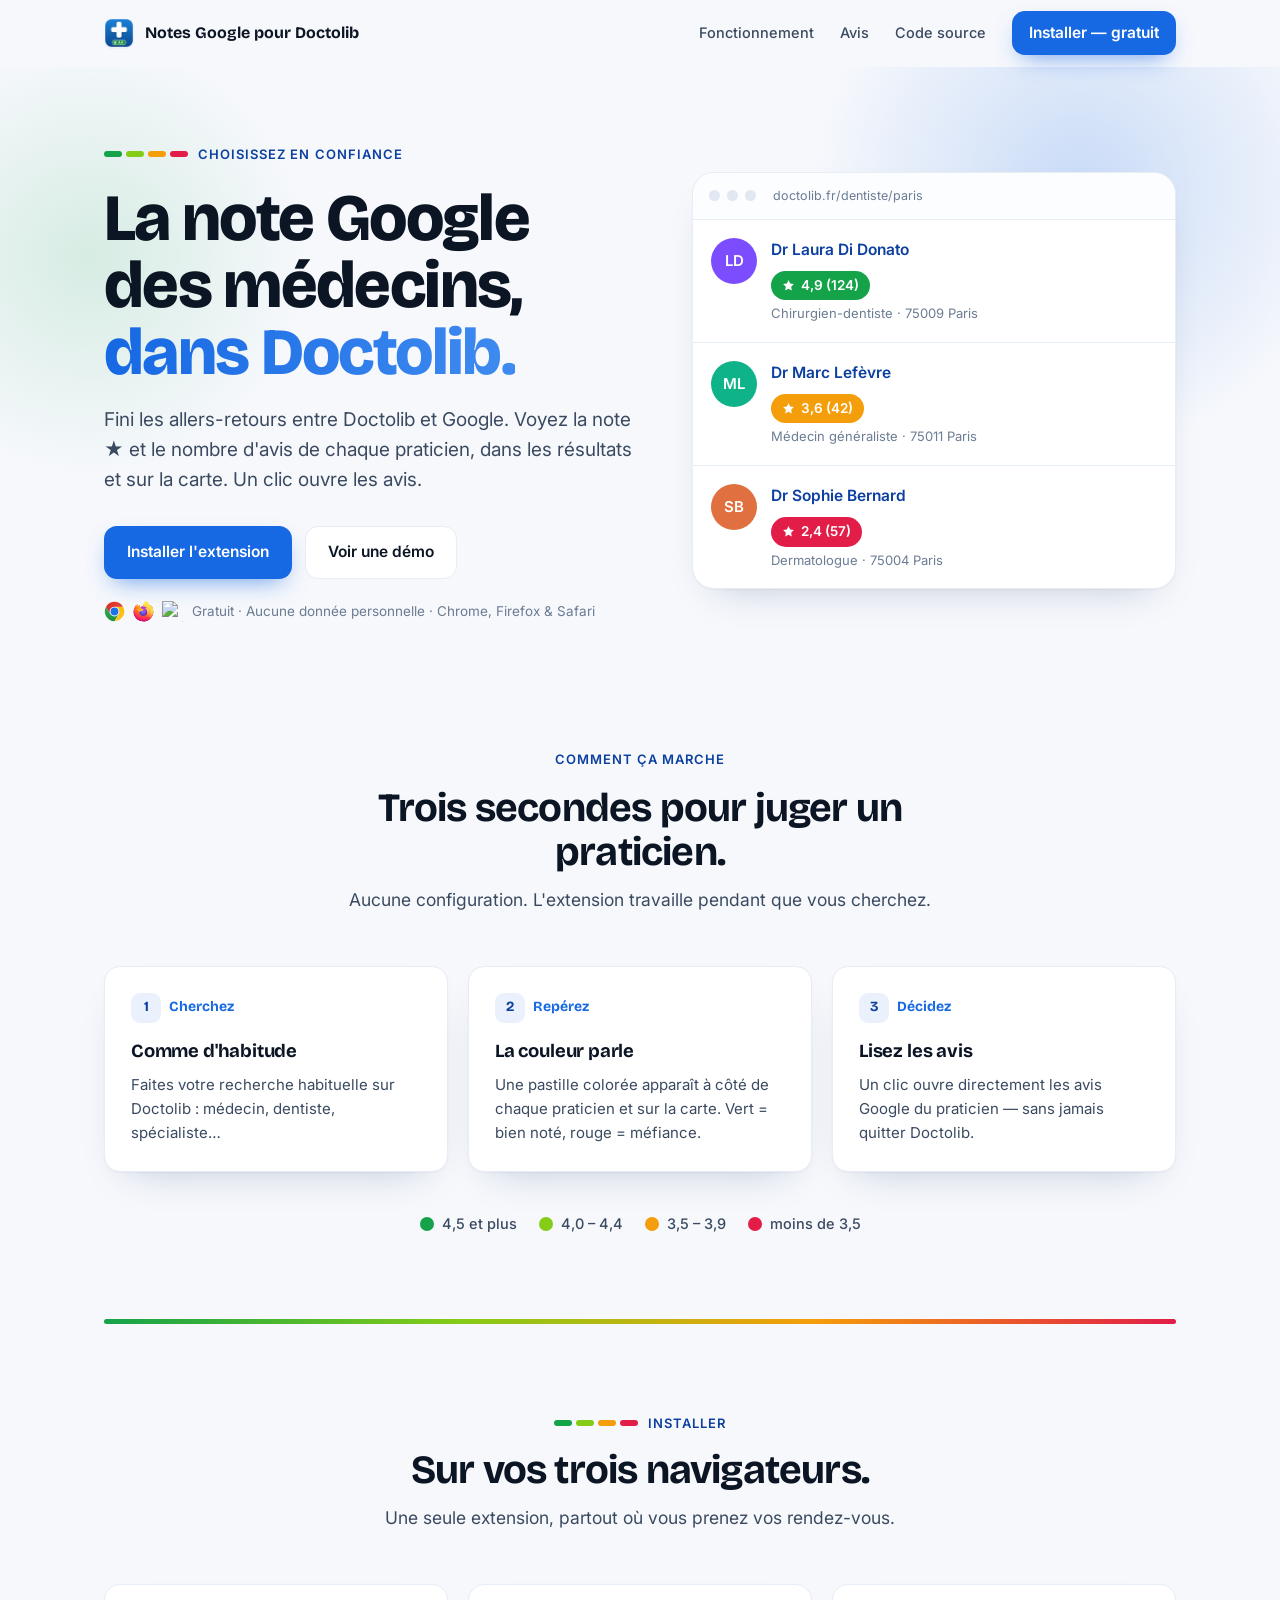
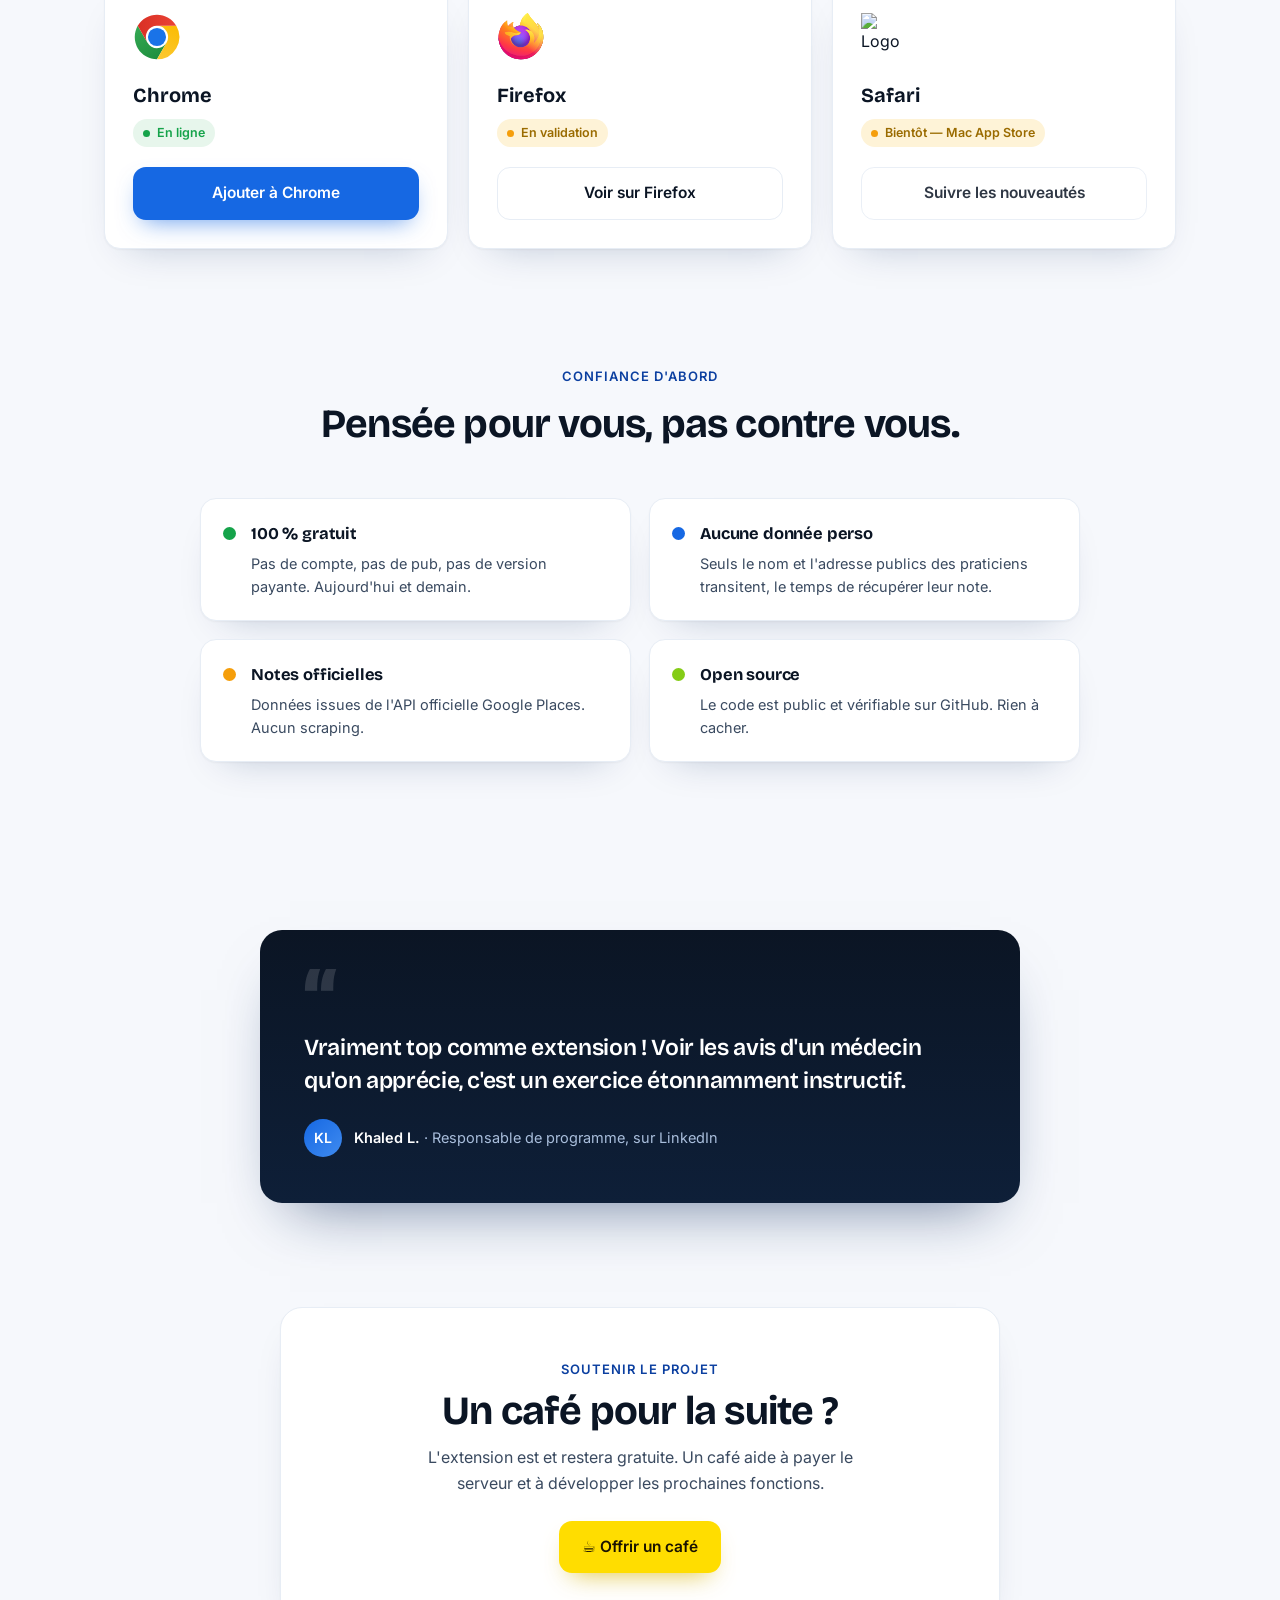
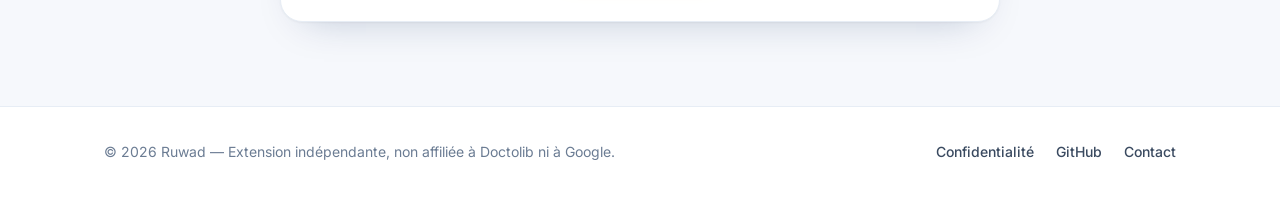
==== commit e126c590: "Landing : vrais logos officiels Chrome/Firefox/Safari (auto-hébergés) dans le hero et les cartes d'i" ====
--- a/docs/index.html
+++ b/docs/index.html
@@ -94,8 +94,8 @@
   .lead{font-size:19px;color:var(--ink-soft);max-width:540px;margin-bottom:30px}
   .hero-cta{display:flex;gap:13px;flex-wrap:wrap;align-items:center}
   .hero-note{display:flex;align-items:center;gap:9px;margin-top:22px;font-size:13.5px;color:var(--muted)}
-  .avatars{display:flex}
-  .avatars span{width:26px;height:26px;border-radius:50%;border:2px solid var(--canvas);margin-left:-8px;background:var(--brand-tint)}
+  .mini-logos{display:inline-flex;align-items:center;gap:8px}
+  .mini-logos img{width:21px;height:21px;display:block}
 
   /* PRODUCT MOCK */
   .mock{background:var(--surface);border:1px solid var(--line);border-radius:var(--r-lg);box-shadow:var(--shadow);overflow:hidden}
@@ -134,8 +134,8 @@
   .browsers{display:grid;grid-template-columns:repeat(3,1fr);gap:20px}
   .bcard{display:flex;flex-direction:column;align-items:flex-start;background:var(--surface);border:1px solid var(--line);border-radius:var(--r);padding:28px;box-shadow:var(--shadow);transition:transform .18s ease, box-shadow .25s ease}
   .bcard:hover{transform:translateY(-3px);box-shadow:0 1px 2px rgba(11,21,36,.04), 0 28px 50px -26px rgba(11,40,90,.4)}
-  .bicon{width:52px;height:52px;border-radius:14px;display:flex;align-items:center;justify-content:center;margin-bottom:16px;background:var(--brand-tint)}
-  .bicon svg{width:30px;height:30px}
+  .bicon{width:48px;height:48px;display:flex;align-items:center;justify-content:center;margin-bottom:18px}
+  .bicon img{width:48px;height:48px;display:block}
   .bcard h3{font-family:var(--disp);font-weight:700;font-size:20px}
   .tag{display:inline-flex;align-items:center;gap:7px;font-size:12.5px;font-weight:600;padding:4px 10px;border-radius:20px;margin:8px 0 20px}
   .tag i{width:7px;height:7px;border-radius:50%}
@@ -209,7 +209,7 @@
         <a class="btn btn-ghost" href="#fonctionnement">Voir une démo</a>
       </div>
       <div class="hero-note">
-        <span class="avatars"><span></span><span></span><span></span></span>
+        <span class="mini-logos"><img src="logos/chrome.svg" alt="Chrome" /><img src="logos/firefox.svg" alt="Firefox" /><img src="logos/safari.svg" alt="Safari" /></span>
         Gratuit · Aucune donnée personnelle · Chrome, Firefox &amp; Safari
       </div>
     </div>
@@ -276,19 +276,19 @@
     </div>
     <div class="browsers">
       <div class="bcard rv">
-        <div class="bicon"><svg viewBox="0 0 48 48"><circle cx="24" cy="24" r="9" fill="#1668E3"/><path d="M24 6a18 18 0 0 1 15.6 9H24a9 9 0 0 0-8.5 6.1L9 9.3A18 18 0 0 1 24 6z" fill="#15A34A"/><path d="M39.6 15A18 18 0 0 1 24 42l7.5-13a9 9 0 0 0-.4-9.9z" fill="#F59E0B"/><path d="M9 9.3 15.5 21A9 9 0 0 0 24 42 18 18 0 0 1 9 9.3z" fill="#E11D48"/></svg></div>
+        <div class="bicon"><img src="logos/chrome.svg" alt="Logo Google Chrome" width="48" height="48" /></div>
         <h3>Chrome</h3>
         <span class="tag on"><i></i> En ligne</span>
         <a class="btn btn-primary" href="https://chromewebstore.google.com/detail/notes-google-pour-doctoli/jlkaeaclbjgpgiggddiikhdinhaaojcl" target="_blank" rel="noopener">Ajouter à Chrome</a>
       </div>
       <div class="bcard rv">
-        <div class="bicon"><svg viewBox="0 0 48 48"><circle cx="24" cy="24" r="18" fill="#1668E3"/><path d="M24 13c6 0 9 4 9 9s-4 10-11 10c-5 0-8-4-8-8 0-3 2-6 5-6-2 2-2 5 0 6 1-3 4-4 4-7 0-2-1-4 1-4z" fill="#fff"/></svg></div>
+        <div class="bicon"><img src="logos/firefox.svg" alt="Logo Mozilla Firefox" width="48" height="48" /></div>
         <h3>Firefox</h3>
         <span class="tag soon"><i></i> En validation</span>
         <a class="btn btn-ghost" href="https://addons.mozilla.org/fr/firefox/addon/notes-google-pour-doctolib/" target="_blank" rel="noopener">Voir sur Firefox</a>
       </div>
       <div class="bcard rv">
-        <div class="bicon"><svg viewBox="0 0 48 48"><circle cx="24" cy="24" r="18" fill="#1668E3"/><path d="M24 10v6M24 32v6M10 24h6M32 24h6" stroke="#fff" stroke-width="2.4" stroke-linecap="round"/><path d="M27 21l6-6-8 11-11 8 6-6z" fill="#fff"/></svg></div>
+        <div class="bicon"><img src="logos/safari.svg" alt="Logo Apple Safari" width="48" height="48" /></div>
         <h3>Safari</h3>
         <span class="tag soon"><i></i> Bientôt — Mac App Store</span>
         <a class="btn btn-ghost" href="https://github.com/abonur/notes-google-doctolib" target="_blank" rel="noopener" style="opacity:.85">Suivre les nouveautés</a>
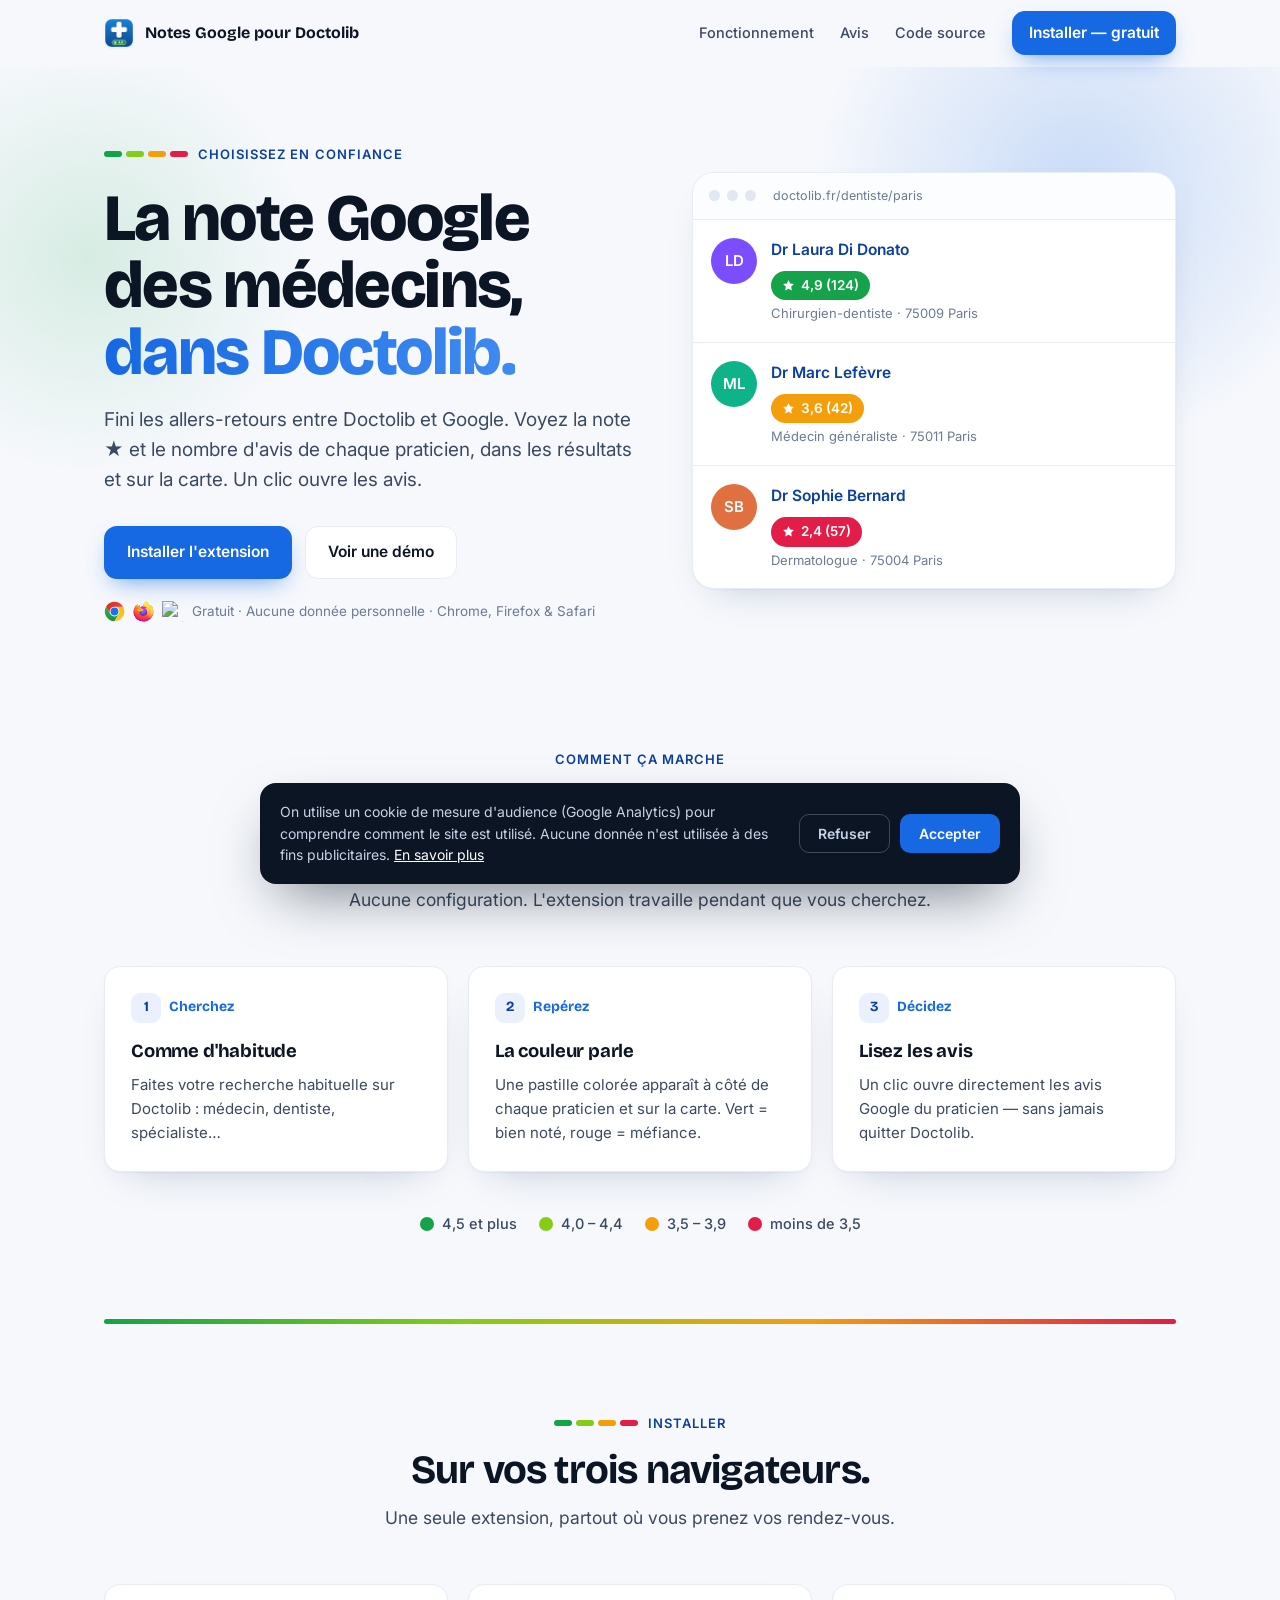
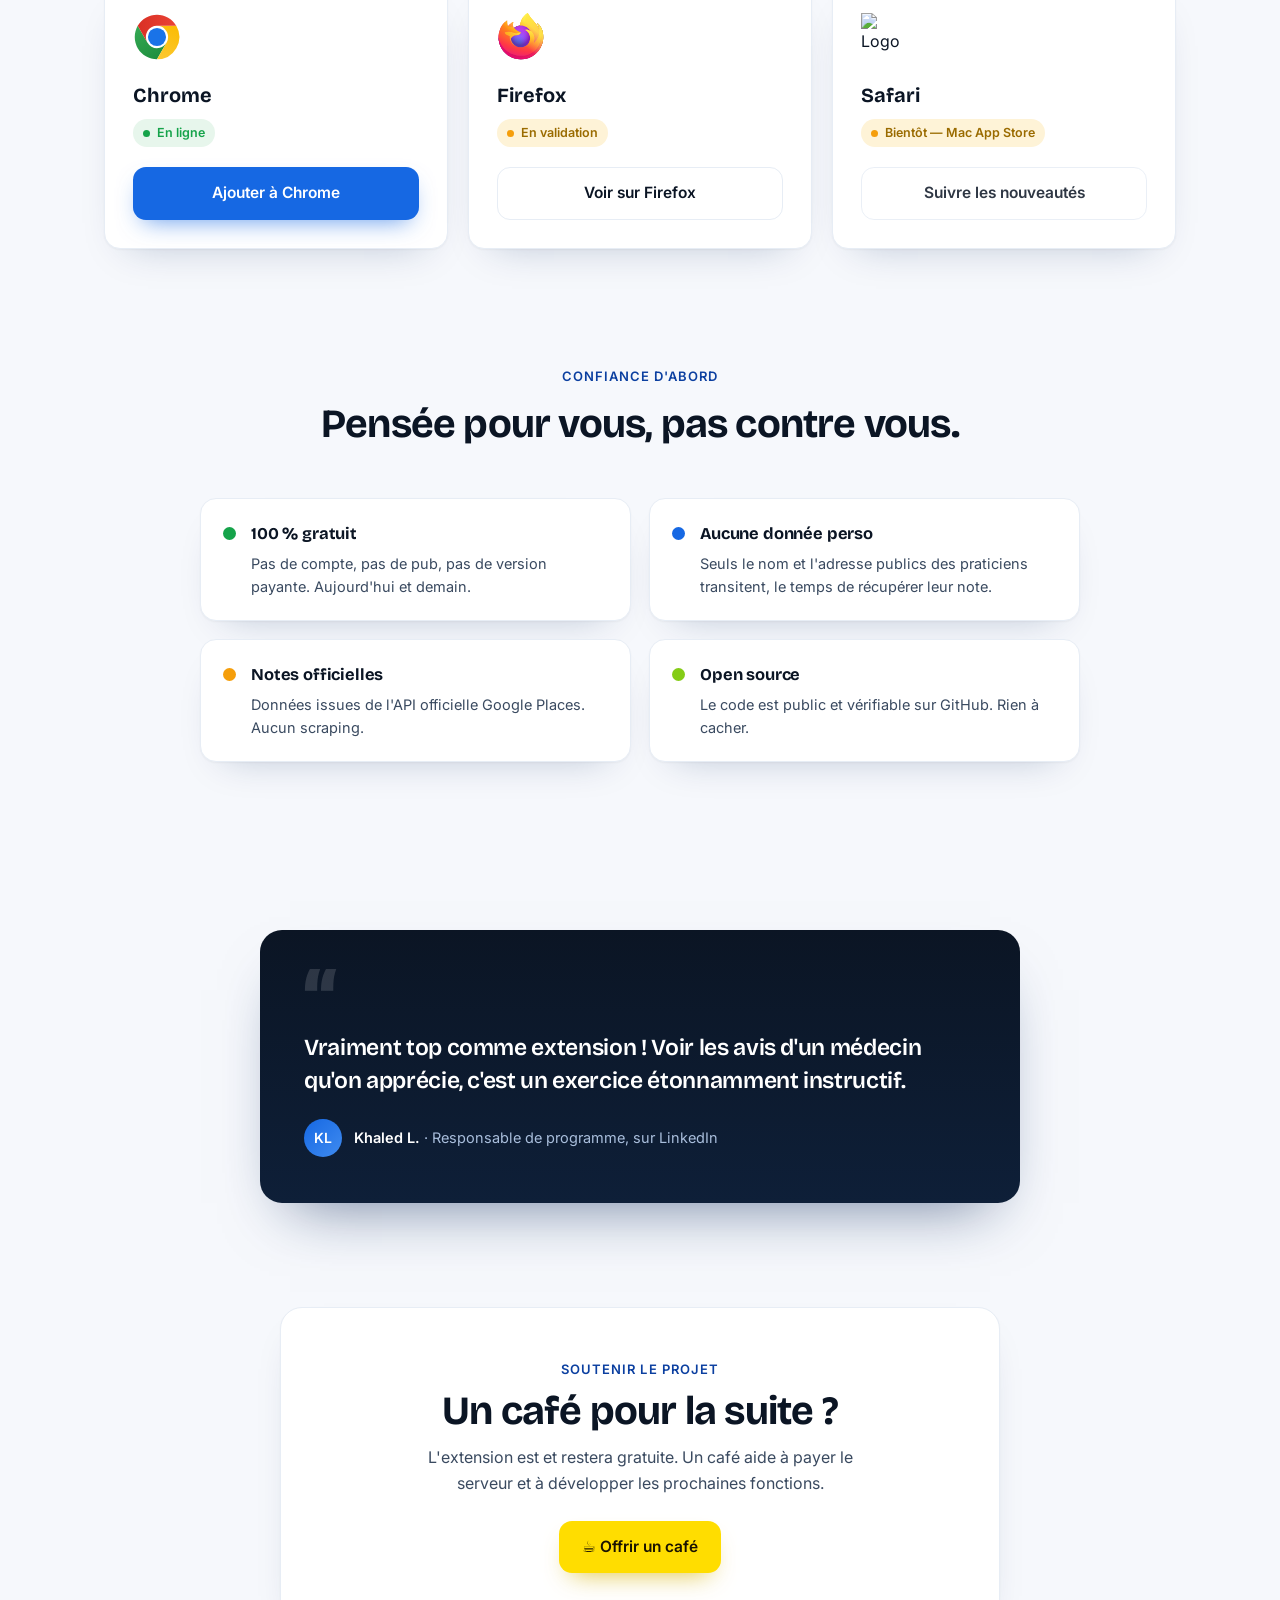
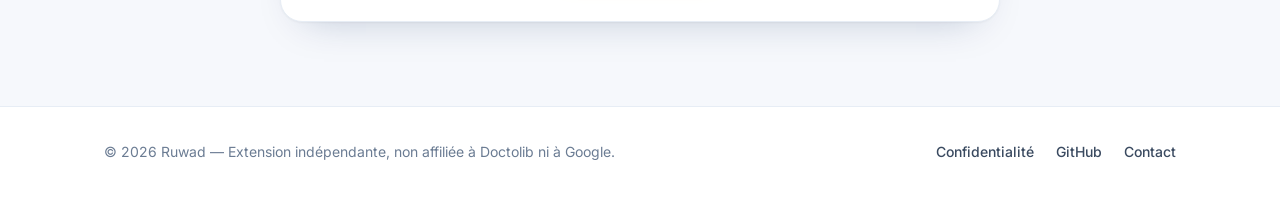
==== commit 0459c481: "SEO/Analytics : Google Analytics 4 (G-X6LMX9VR0Y) avec Consent Mode v2 + bandeau de consentement CNI" ====
--- a/docs/index.html
+++ b/docs/index.html
@@ -9,6 +9,22 @@
 <meta name="author" content="Ruwad" />
 <meta name="theme-color" content="#0B1524" />
 <link rel="icon" href="icon.png" />
+
+<!-- Google Consent Mode v2 (refus par défaut, CNIL) + GA4 -->
+<script>
+  window.dataLayer = window.dataLayer || [];
+  function gtag(){dataLayer.push(arguments);}
+  gtag('consent','default',{
+    ad_storage:'denied', ad_user_data:'denied', ad_personalization:'denied',
+    analytics_storage:'denied', wait_for_update:500
+  });
+  try{ if(localStorage.getItem('ngd_consent')==='granted'){ gtag('consent','update',{analytics_storage:'granted'}); } }catch(e){}
+</script>
+<script async src="https://www.googletagmanager.com/gtag/js?id=G-X6LMX9VR0Y"></script>
+<script>
+  gtag('js', new Date());
+  gtag('config','G-X6LMX9VR0Y',{ anonymize_ip:true });
+</script>
 <link rel="apple-touch-icon" href="icon.png" />
 
 <meta property="og:type" content="website" />
@@ -181,6 +197,21 @@
     .sec{padding:64px 0}
   }
   @media(prefers-reduced-motion:reduce){*{animation:none!important;transition:none!important}.rv{opacity:1;transform:none}}
+
+  /* Bandeau consentement (CNIL) */
+  .consent{position:fixed;left:16px;right:16px;bottom:16px;z-index:100;max-width:760px;margin:0 auto;
+    background:var(--ink);color:#fff;border-radius:16px;padding:18px 20px;
+    box-shadow:0 24px 60px -20px rgba(11,21,36,.6);display:flex;align-items:center;gap:18px;flex-wrap:wrap;
+    transform:translateY(140%);transition:transform .5s cubic-bezier(.22,.61,.36,1)}
+  .consent.show{transform:none}
+  .consent p{font-size:14px;color:#C7D3E5;flex:1 1 300px;margin:0;line-height:1.55}
+  .consent p a{color:#fff;text-decoration:underline}
+  .consent .acts{display:flex;gap:10px;flex:0 0 auto}
+  .consent button{font-family:var(--body);font-weight:600;font-size:14px;padding:10px 18px;border-radius:10px;cursor:pointer;border:1px solid transparent}
+  .consent .ok{background:var(--brand);color:#fff}
+  .consent .ok:hover{background:#3f8bf0}
+  .consent .no{background:transparent;color:#C7D3E5;border-color:rgba(255,255,255,.22)}
+  .consent .no:hover{color:#fff;border-color:rgba(255,255,255,.45)}
 </style>
 </head>
 <body>
@@ -345,9 +376,34 @@
   </div>
 </footer>
 
+<div class="consent" id="consent" role="dialog" aria-label="Consentement aux cookies de mesure d'audience">
+  <p>On utilise un cookie de mesure d'audience (Google Analytics) pour comprendre comment le site est utilisé. Aucune donnée n'est utilisée à des fins publicitaires. <a href="privacy-policy.html">En savoir plus</a></p>
+  <div class="acts">
+    <button class="no" id="consentNo">Refuser</button>
+    <button class="ok" id="consentOk">Accepter</button>
+  </div>
+</div>
+
 <script>
   const nav=document.getElementById('nav');
   addEventListener('scroll',()=>nav.classList.toggle('scrolled',scrollY>8),{passive:true});
+
+  // Bandeau consentement
+  (function(){
+    var box=document.getElementById('consent');
+    var saved;
+    try{ saved=localStorage.getItem('ngd_consent'); }catch(e){}
+    if(!saved){ setTimeout(function(){box.classList.add('show');},900); }
+    function choose(v){
+      try{ localStorage.setItem('ngd_consent',v); }catch(e){}
+      if(v==='granted' && window.gtag){
+        gtag('consent','update',{analytics_storage:'granted'});
+      }
+      box.classList.remove('show');
+    }
+    document.getElementById('consentOk').addEventListener('click',function(){choose('granted');});
+    document.getElementById('consentNo').addEventListener('click',function(){choose('denied');});
+  })();
 
   const io=new IntersectionObserver((es)=>es.forEach(e=>{if(e.isIntersecting){e.target.classList.add('in');io.unobserve(e.target)}}),{threshold:.14});
   document.querySelectorAll('.rv').forEach(el=>io.observe(el));
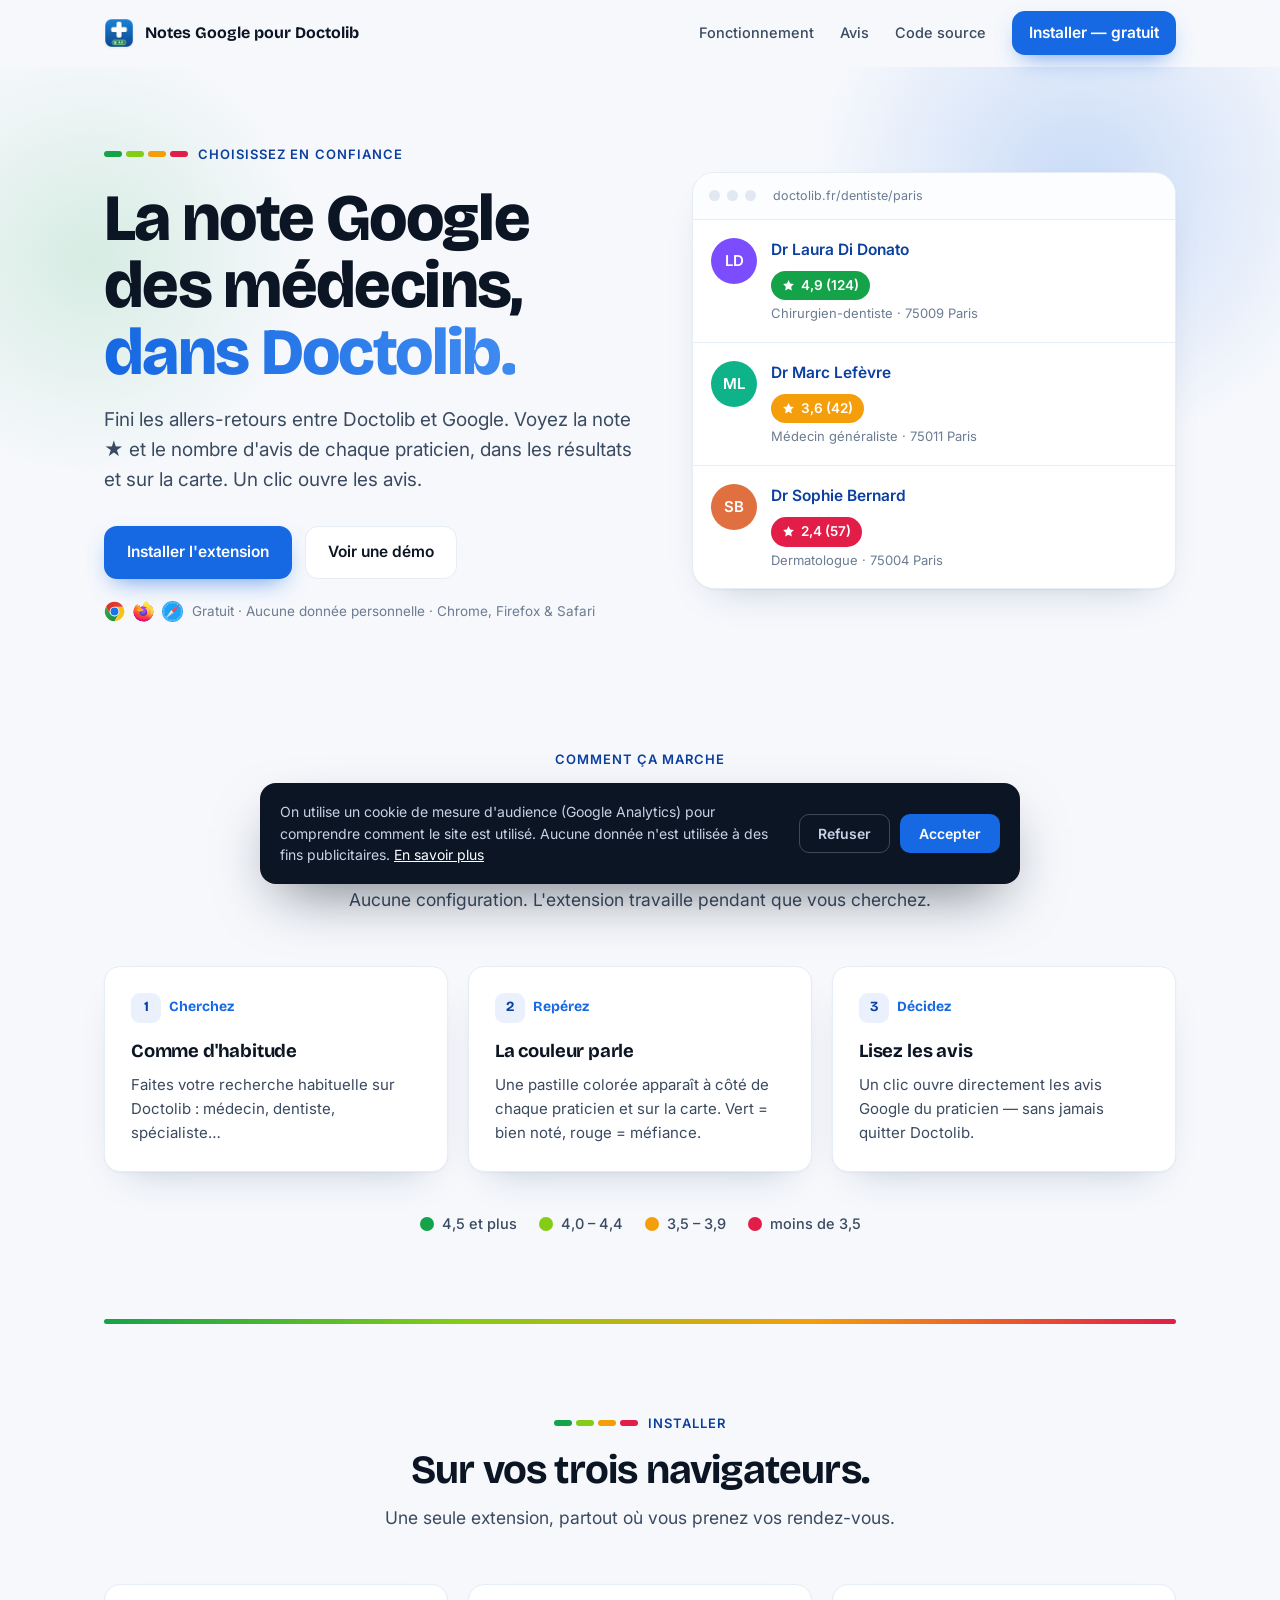
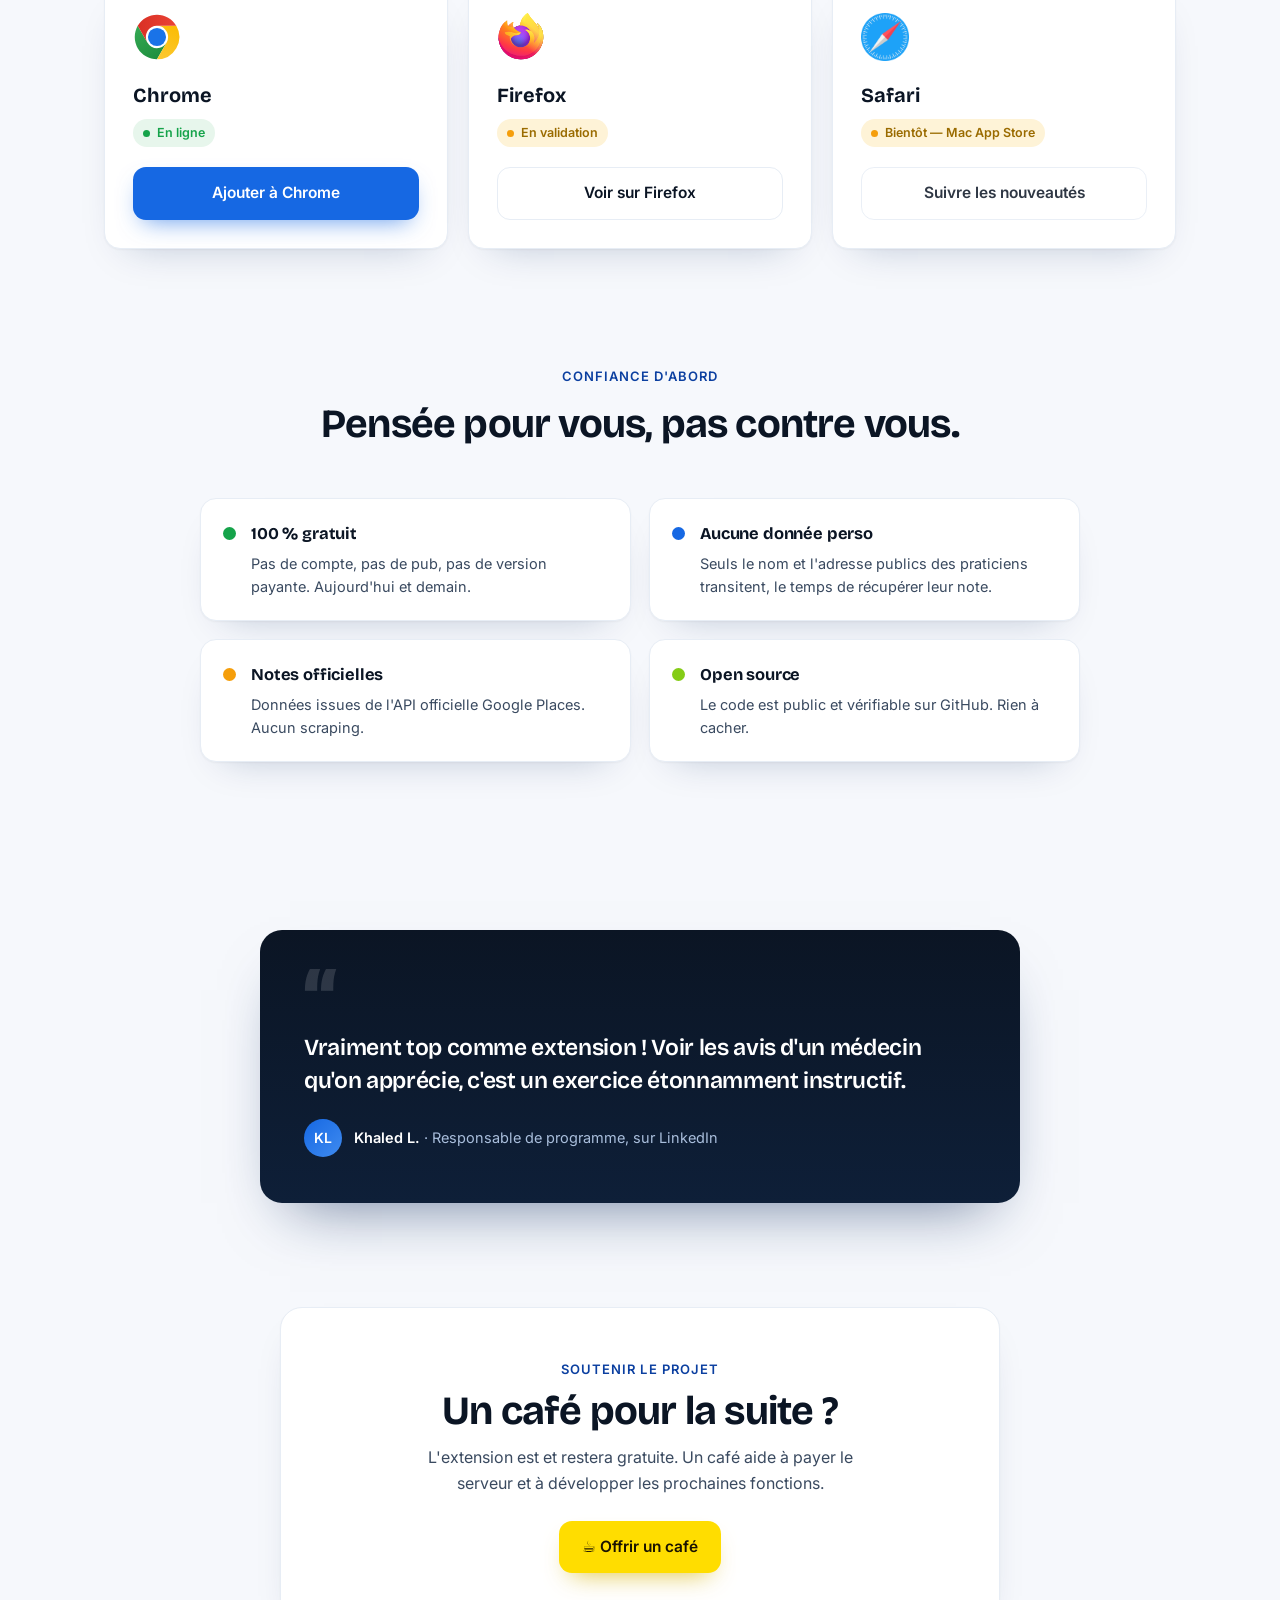
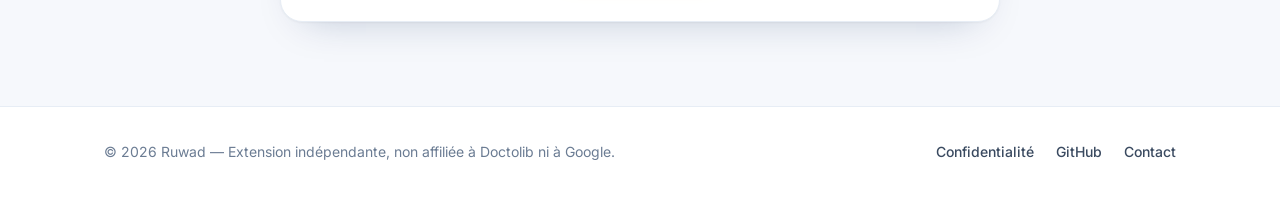
==== commit 70d78815: "Landing : logo Safari officiel (safari.png) dans le hero et la carte d'install" ====
--- a/docs/index.html
+++ b/docs/index.html
@@ -240,7 +240,7 @@
         <a class="btn btn-ghost" href="#fonctionnement">Voir une démo</a>
       </div>
       <div class="hero-note">
-        <span class="mini-logos"><img src="logos/chrome.svg" alt="Chrome" /><img src="logos/firefox.svg" alt="Firefox" /><img src="logos/safari.svg" alt="Safari" /></span>
+        <span class="mini-logos"><img src="logos/chrome.svg" alt="Chrome" /><img src="logos/firefox.svg" alt="Firefox" /><img src="logos/safari.png" alt="Safari" /></span>
         Gratuit · Aucune donnée personnelle · Chrome, Firefox &amp; Safari
       </div>
     </div>
@@ -319,7 +319,7 @@
         <a class="btn btn-ghost" href="https://addons.mozilla.org/fr/firefox/addon/notes-google-pour-doctolib/" target="_blank" rel="noopener">Voir sur Firefox</a>
       </div>
       <div class="bcard rv">
-        <div class="bicon"><img src="logos/safari.svg" alt="Logo Apple Safari" width="48" height="48" /></div>
+        <div class="bicon"><img src="logos/safari.png" alt="Logo Apple Safari" width="48" height="48" /></div>
         <h3>Safari</h3>
         <span class="tag soon"><i></i> Bientôt — Mac App Store</span>
         <a class="btn btn-ghost" href="https://github.com/abonur/notes-google-doctolib" target="_blank" rel="noopener" style="opacity:.85">Suivre les nouveautés</a>
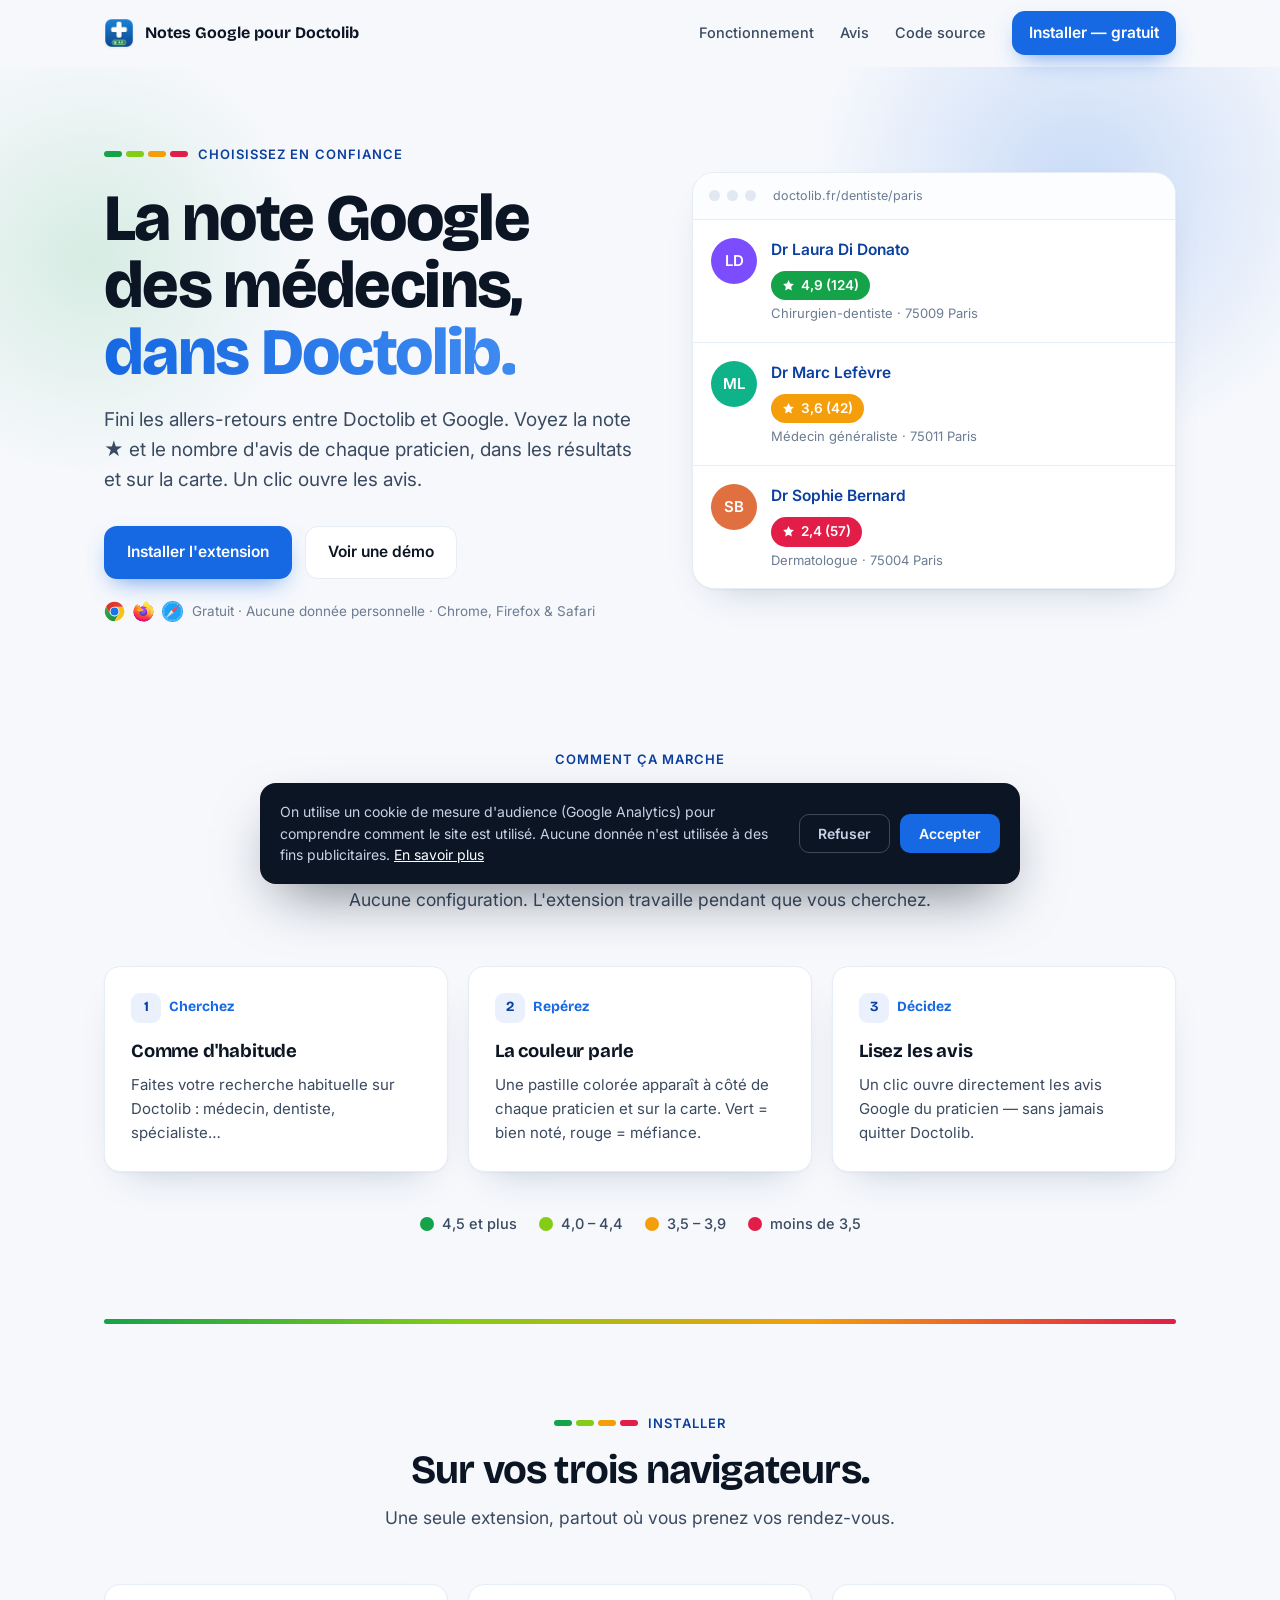
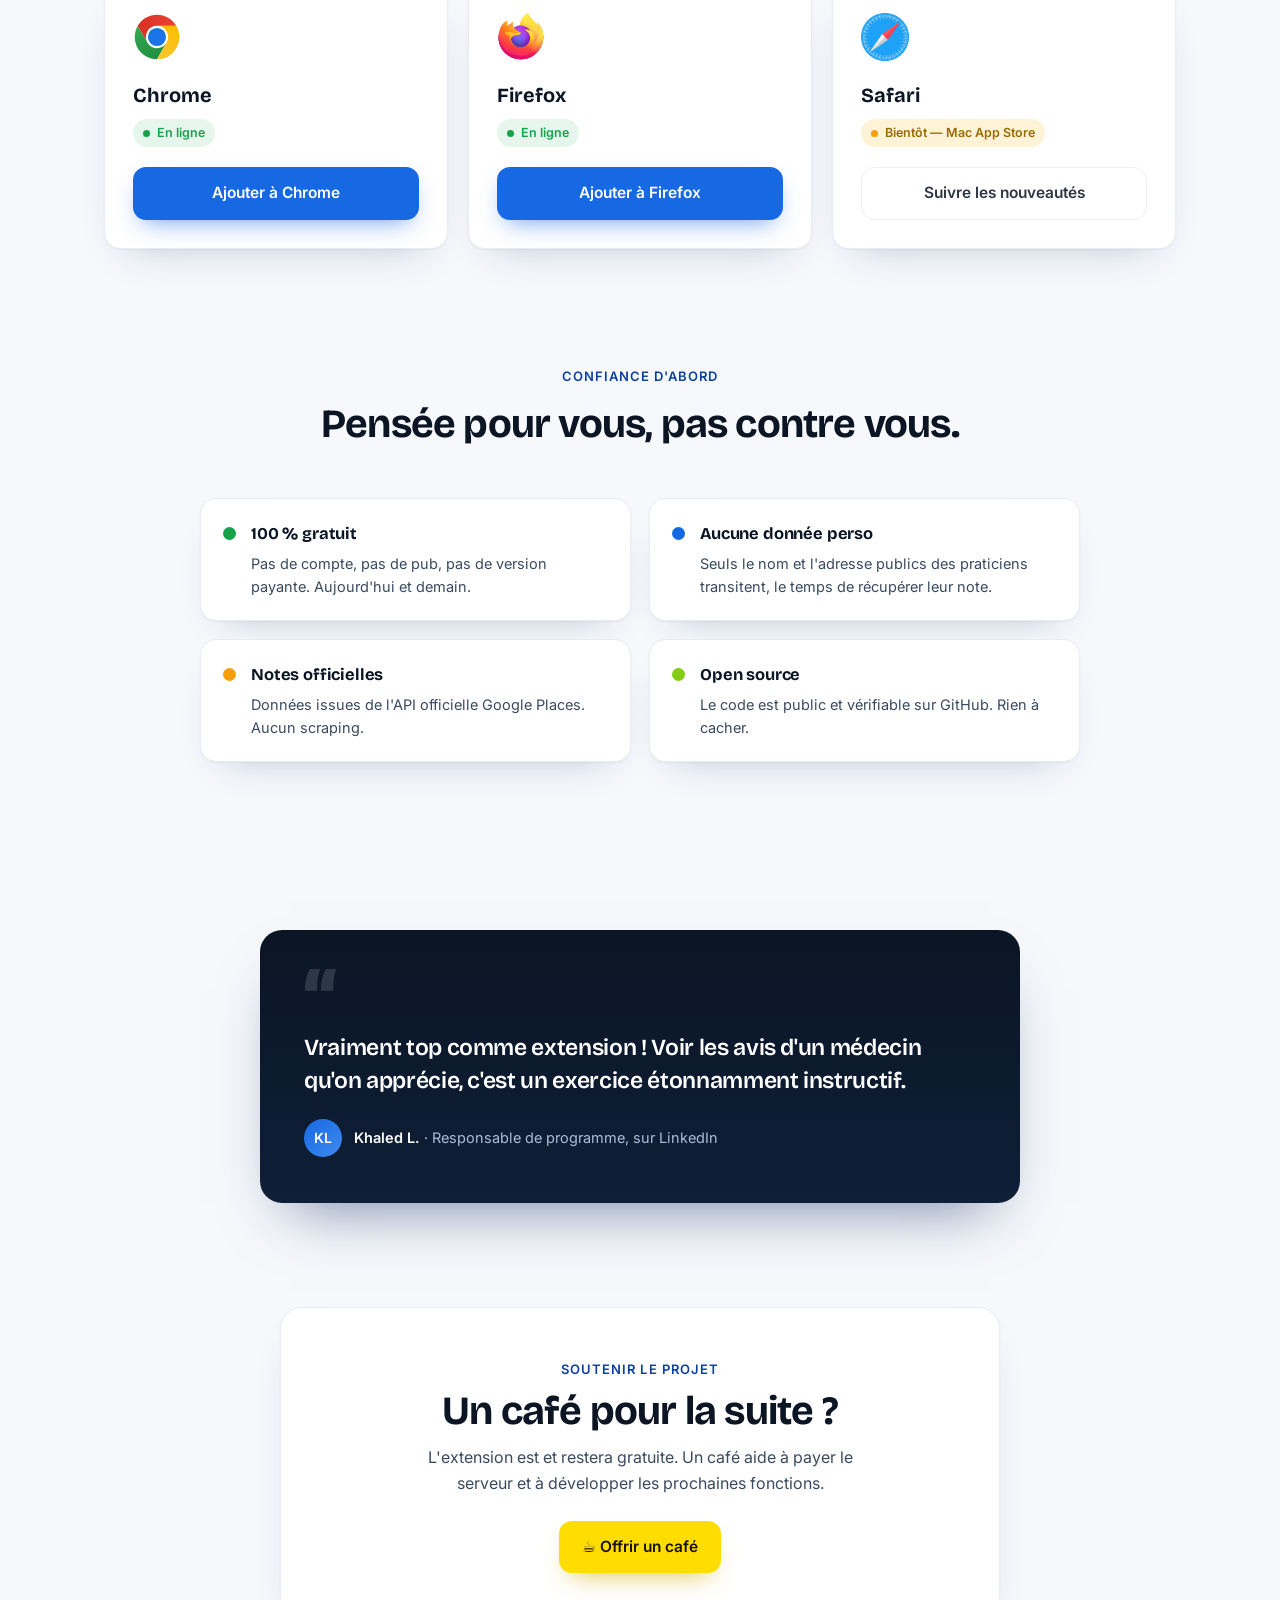
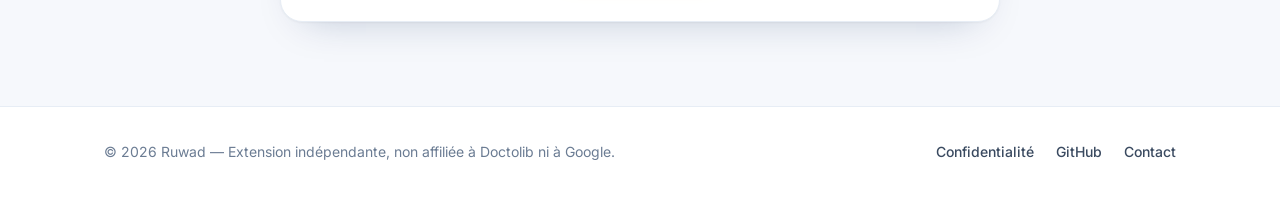
==== commit e37d0d41: "Landing : Firefox passe En ligne (extension approuvée sur AMO) — bouton Ajouter à Firefox" ====
--- a/docs/index.html
+++ b/docs/index.html
@@ -315,8 +315,8 @@
       <div class="bcard rv">
         <div class="bicon"><img src="logos/firefox.svg" alt="Logo Mozilla Firefox" width="48" height="48" /></div>
         <h3>Firefox</h3>
-        <span class="tag soon"><i></i> En validation</span>
-        <a class="btn btn-ghost" href="https://addons.mozilla.org/fr/firefox/addon/notes-google-pour-doctolib/" target="_blank" rel="noopener">Voir sur Firefox</a>
+        <span class="tag on"><i></i> En ligne</span>
+        <a class="btn btn-primary" href="https://addons.mozilla.org/fr/firefox/addon/notes-google-pour-doctolib/" target="_blank" rel="noopener">Ajouter à Firefox</a>
       </div>
       <div class="bcard rv">
         <div class="bicon"><img src="logos/safari.png" alt="Logo Apple Safari" width="48" height="48" /></div>
